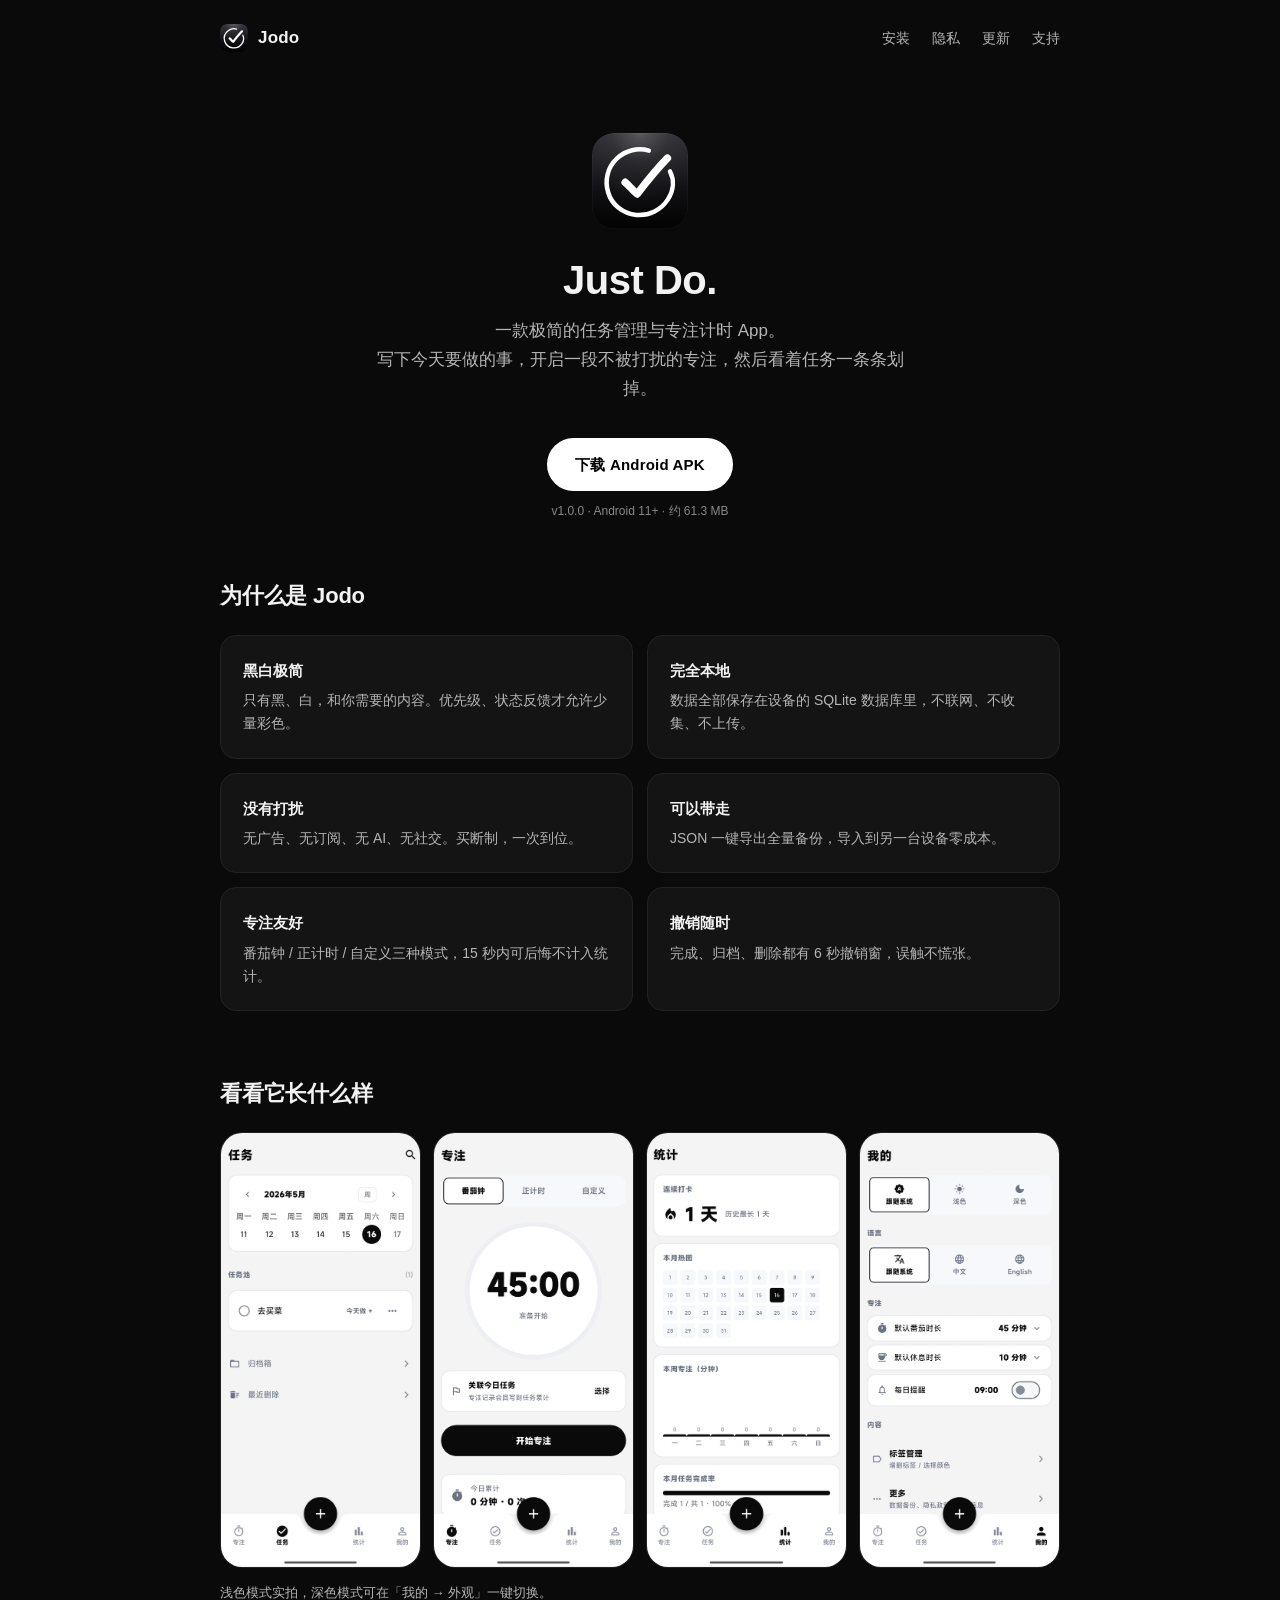
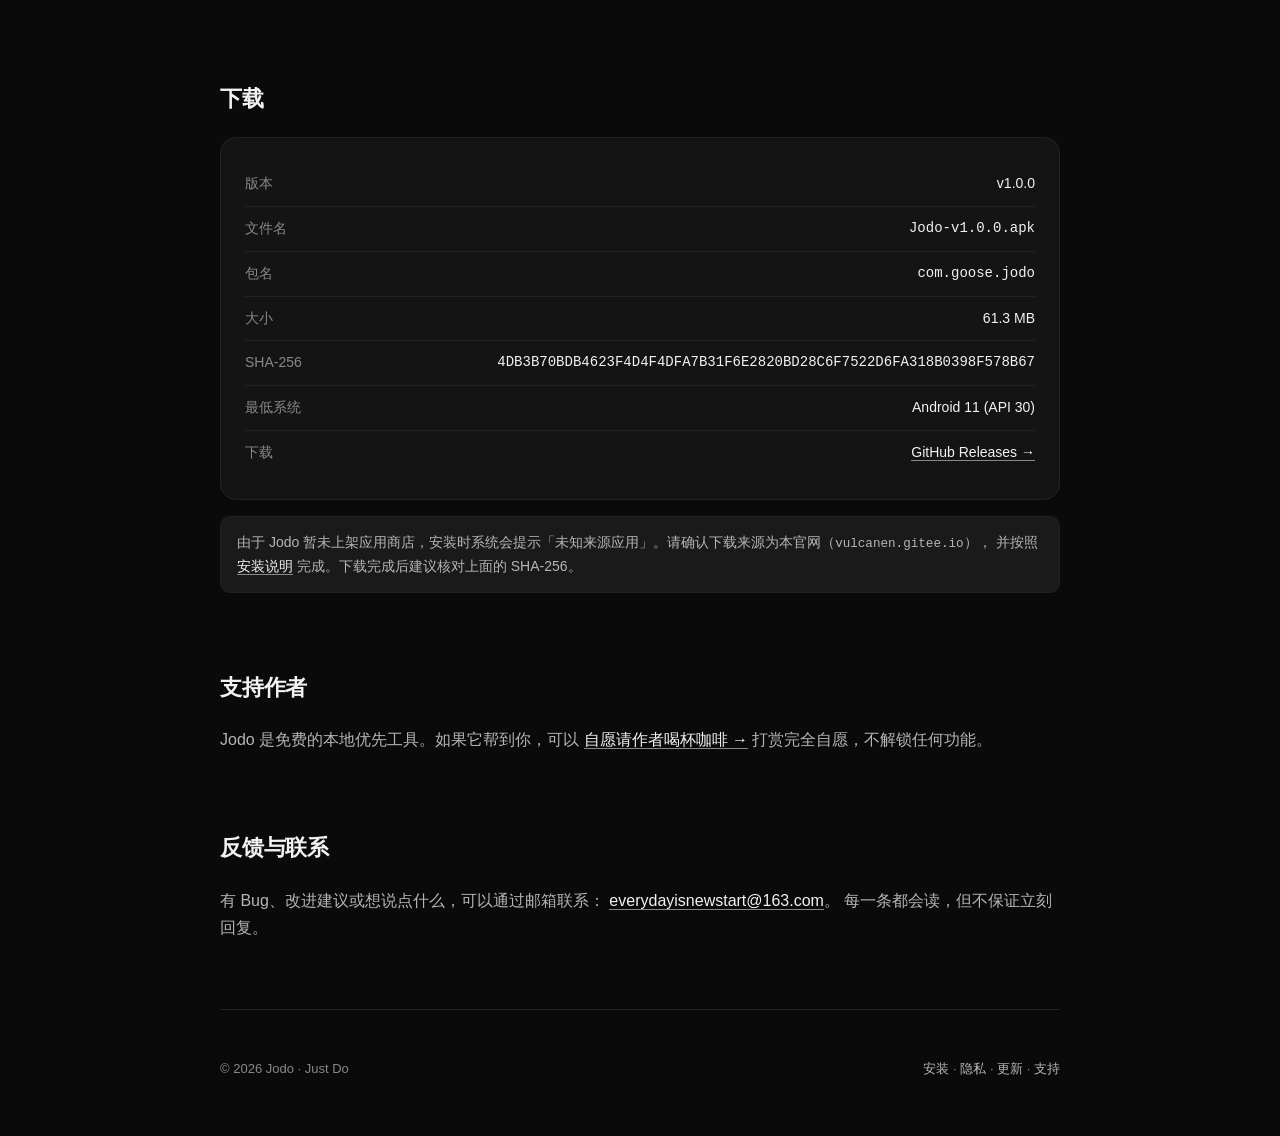
==== index.html @ 5b7a8064 "fix: move APK distribution to GitHub Releases Cloudflare Pages/Workers Static Assets 单文件上限 25 MiB, 但" ====
<!doctype html>
<html lang="zh-CN">
  <head>
    <meta charset="utf-8" />
    <meta name="viewport" content="width=device-width, initial-scale=1, viewport-fit=cover" />
    <title>Jodo · Just Do</title>
    <meta name="description" content="Jodo 是一款极简的任务管理与专注计时 App。无广告、无订阅、无联网，数据只保存在你的设备上。" />
    <meta name="theme-color" content="#0A0A0A" />
    <link rel="icon" href="assets/logo.svg" type="image/svg+xml" />
    <link rel="alternate icon" href="assets/logo.png" />
    <link rel="stylesheet" href="assets/styles.css" />
    <meta property="og:title" content="Jodo · Just Do" />
    <meta property="og:description" content="极简的任务管理与专注计时 App，完全本地、不联网、不收集。" />
    <meta property="og:type" content="website" />
    <meta property="og:url" content="https://vulcanen.gitee.io/jodo-site/" />
    <meta property="og:image" content="assets/logo.png" />
    <meta name="twitter:card" content="summary" />
    <meta name="twitter:title" content="Jodo · Just Do" />
    <meta name="twitter:description" content="极简的任务管理与专注计时 App，完全本地、不联网、不收集。" />
    <meta name="twitter:image" content="assets/logo.png" />
  </head>
  <body>
    <div class="wrap">
      <nav class="nav">
        <a class="nav-brand" href="./index.html">
          <img src="assets/logo.svg" alt="" />
          <span>Jodo</span>
        </a>
        <div class="nav-links">
          <a href="install.html">安装</a>
          <a href="privacy.html">隐私</a>
          <a href="changelog.html">更新</a>
          <a href="support.html">支持</a>
        </div>
      </nav>

      <main>
      <header class="hero">
        <img class="hero-logo" src="assets/logo.svg" alt="Jodo logo" />
        <h1>Just Do.</h1>
        <p class="tagline">
          一款极简的任务管理与专注计时 App。<br />
          写下今天要做的事，开启一段不被打扰的专注，然后看着任务一条条划掉。
        </p>
        <div class="hero-actions">
          <a class="btn" href="https://github.com/vulcanen/jodo-site/releases/download/v1.0.0/Jodo-v1.0.0.apk" download>下载 Android APK</a>
          <span class="btn-meta">v1.0.0 · Android 11+ · 约 61.3 MB</span>
        </div>
      </header>

      <section>
        <h2>为什么是 Jodo</h2>
        <div class="features">
          <div class="feature">
            <h3>黑白极简</h3>
            <p>只有黑、白，和你需要的内容。优先级、状态反馈才允许少量彩色。</p>
          </div>
          <div class="feature">
            <h3>完全本地</h3>
            <p>数据全部保存在设备的 SQLite 数据库里，不联网、不收集、不上传。</p>
          </div>
          <div class="feature">
            <h3>没有打扰</h3>
            <p>无广告、无订阅、无 AI、无社交。买断制，一次到位。</p>
          </div>
          <div class="feature">
            <h3>可以带走</h3>
            <p>JSON 一键导出全量备份，导入到另一台设备零成本。</p>
          </div>
          <div class="feature">
            <h3>专注友好</h3>
            <p>番茄钟 / 正计时 / 自定义三种模式，15 秒内可后悔不计入统计。</p>
          </div>
          <div class="feature">
            <h3>撤销随时</h3>
            <p>完成、归档、删除都有 6 秒撤销窗，误触不慌张。</p>
          </div>
        </div>
      </section>

      <section>
        <h2>看看它长什么样</h2>
        <div class="shots">
          <div class="shot">
            <img src="assets/screenshots/tasks.png" alt="任务页：周历条 + 任务池 + 归档箱 / 最近删除入口" loading="lazy" decoding="async" />
          </div>
          <div class="shot">
            <img src="assets/screenshots/focus.png" alt="专注页：番茄钟 45:00 计时盘 + 关联今日任务入口" loading="lazy" decoding="async" />
          </div>
          <div class="shot">
            <img src="assets/screenshots/stats.png" alt="统计页：连续打卡 + 月度热图 + 本周专注 + 完成率" loading="lazy" decoding="async" />
          </div>
          <div class="shot">
            <img src="assets/screenshots/profile.png" alt="我的：主题 / 语言 / 默认番茄时长 / 标签 / 数据备份" loading="lazy" decoding="async" />
          </div>
        </div>
        <p class="muted" style="margin-top: 14px; font-size: 13px;">
          浅色模式实拍，深色模式可在「我的 → 外观」一键切换。
        </p>
      </section>

      <section id="download">
        <h2>下载</h2>
        <div class="dl-card">
          <div class="dl-card-row">
            <span class="k">版本</span>
            <span class="v plain">v1.0.0</span>
          </div>
          <div class="dl-card-row">
            <span class="k">文件名</span>
            <span class="v">Jodo-v1.0.0.apk</span>
          </div>
          <div class="dl-card-row">
            <span class="k">包名</span>
            <span class="v">com.goose.jodo</span>
          </div>
          <div class="dl-card-row">
            <span class="k">大小</span>
            <span class="v plain">61.3 MB</span>
          </div>
          <div class="dl-card-row">
            <span class="k">SHA-256</span>
            <span class="v">4DB3B70BDB4623F4D4F4DFA7B31F6E2820BD28C6F7522D6FA318B0398F578B67</span>
          </div>
          <div class="dl-card-row">
            <span class="k">最低系统</span>
            <span class="v plain">Android 11 (API 30)</span>
          </div>
          <div class="dl-card-row">
            <span class="k">下载</span>
            <span class="v plain">
              <a href="https://github.com/vulcanen/jodo-site/releases/download/v1.0.0/Jodo-v1.0.0.apk" download>GitHub Releases →</a>
            </span>
          </div>
        </div>
        <p class="notice" style="margin-top: 16px;">
          由于 Jodo 暂未上架应用商店，安装时系统会提示「未知来源应用」。请确认下载来源为本官网（<code>vulcanen.gitee.io</code>），
          并按照 <a href="install.html">安装说明</a> 完成。下载完成后建议核对上面的 SHA-256。
        </p>
      </section>

      <section>
        <h2>支持作者</h2>
        <p class="muted">
          Jodo 是免费的本地优先工具。如果它帮到你，可以
          <a href="support.html">自愿请作者喝杯咖啡 →</a>
          打赏完全自愿，不解锁任何功能。
        </p>
      </section>

      <section>
        <h2>反馈与联系</h2>
        <p class="muted">
          有 Bug、改进建议或想说点什么，可以通过邮箱联系：
          <a href="mailto:everydayisnewstart@163.com">everydayisnewstart@163.com</a>。
          每一条都会读，但不保证立刻回复。
        </p>
      </section>

      </main>

      <footer>
        <span>© 2026 Jodo · Just Do</span>
        <span>
          <a href="install.html">安装</a> ·
          <a href="privacy.html">隐私</a> ·
          <a href="changelog.html">更新</a> ·
          <a href="support.html">支持</a>
        </span>
      </footer>
    </div>
  </body>
</html>
---- assets/styles.css ----
/* Jodo 官网样式 —— 黑白极简，与 App 视觉一致。
   不引第三方字体 / CSS 框架；保持单文件可读。 */

:root {
  --bg: #0A0A0A;
  --surface: #141414;
  --surface-2: #1A1A1A;
  --border: #222222;
  --text: #F2F2F2;
  --text-soft: #B5B5B5;
  --text-mute: #888888;
  --accent: #FFFFFF;
  --ok: #4ADE80;
  --warn: #FBBF24;
  --radius: 16px;
  --radius-sm: 10px;
  --pad: 20px;
  --maxw: 880px;
  --mono: "SFMono-Regular", "Menlo", "Consolas", "Liberation Mono", monospace;
  --sans: -apple-system, BlinkMacSystemFont, "Segoe UI", "PingFang SC",
    "Hiragino Sans GB", "Microsoft YaHei", "Noto Sans CJK SC", sans-serif;
}

* {
  box-sizing: border-box;
}

html,
body {
  margin: 0;
  padding: 0;
}

/* ---------- Motion & focus (a11y) ---------- */

/* 锚点跳转 / scroll-into-view 走平滑过渡。Reduce Motion 下退化为瞬变。 */
html {
  scroll-behavior: smooth;
}

@media (prefers-reduced-motion: reduce) {
  html {
    scroll-behavior: auto;
  }
  *,
  *::before,
  *::after {
    animation-duration: 0.01ms !important;
    transition-duration: 0.01ms !important;
  }
  .btn:hover {
    transform: none !important;
  }
}

/* 键盘 Tab 焦点环：只在键盘聚焦时显示（鼠标点击不会触发 :focus-visible）。
   黑色背景下用纯白环 + 2px offset，对比清晰且不挤元素。 */
:focus-visible {
  outline: 2px solid var(--accent);
  outline-offset: 2px;
  border-radius: 4px;
}

.btn:focus-visible {
  outline-offset: 3px;
}

body {
  background: var(--bg);
  color: var(--text);
  font-family: var(--sans);
  font-size: 16px;
  line-height: 1.7;
  -webkit-font-smoothing: antialiased;
  text-rendering: optimizeLegibility;
}

a {
  color: var(--text);
  text-decoration: none;
  border-bottom: 1px solid var(--text-mute);
  transition: border-color 160ms ease, color 160ms ease;
}

a:hover {
  color: var(--accent);
  border-bottom-color: var(--accent);
}

code,
pre,
kbd,
samp {
  font-family: var(--mono);
  font-size: 0.9em;
}

pre {
  background: var(--surface);
  border: 1px solid var(--border);
  border-radius: var(--radius-sm);
  padding: 14px 16px;
  overflow-x: auto;
  line-height: 1.55;
}

hr {
  border: 0;
  border-top: 1px solid var(--border);
  margin: 48px 0;
}

/* ---------- Layout ---------- */
.wrap {
  max-width: var(--maxw);
  margin: 0 auto;
  padding: 0 var(--pad);
}

.nav {
  padding: 24px 0;
  display: flex;
  align-items: center;
  justify-content: space-between;
  gap: 24px;
}

.nav-brand {
  display: flex;
  align-items: center;
  gap: 10px;
  border: 0;
  font-weight: 700;
  font-size: 17px;
  letter-spacing: 0.2px;
}

.nav-brand img {
  width: 28px;
  height: 28px;
  border-radius: 7px;
}

.nav-links {
  display: flex;
  gap: 22px;
  font-size: 14px;
}

.nav-links a {
  border-bottom: 0;
  color: var(--text-soft);
  /* 用 underline 而不是 border-bottom 标记 active：避免选中态切换时
     1px 边框带来的纵向位移；text-underline-offset 让下划线离基线远一些。 */
  text-decoration: underline solid transparent;
  text-underline-offset: 6px;
  text-decoration-thickness: 1px;
  transition: color 160ms ease, text-decoration-color 160ms ease;
}

.nav-links a:hover {
  color: var(--accent);
}

.nav-links a[aria-current="page"] {
  color: var(--accent);
  text-decoration-color: var(--accent);
}

/* ---------- Hero ---------- */
.hero {
  padding: 56px 0 24px;
  text-align: center;
}

.hero-logo {
  width: 96px;
  height: 96px;
  border-radius: 22px;
  margin: 0 auto 28px;
  display: block;
}

.hero h1 {
  font-size: 40px;
  line-height: 1.15;
  margin: 0 0 14px;
  letter-spacing: -0.5px;
  font-weight: 800;
}

.hero .tagline {
  color: var(--text-soft);
  font-size: 17px;
  margin: 0 auto 28px;
  max-width: 540px;
}

.hero-actions {
  display: inline-flex;
  flex-direction: column;
  align-items: center;
  gap: 10px;
  margin-top: 6px;
}

.btn {
  display: inline-block;
  padding: 14px 28px;
  background: var(--accent);
  color: #000;
  border-radius: 999px;
  border: 0;
  font-weight: 700;
  font-size: 15px;
  letter-spacing: 0.2px;
  cursor: pointer;
  transition: transform 160ms ease, opacity 160ms ease;
}

.btn:hover {
  transform: translateY(-1px);
  border-bottom: 0;
}

.btn-ghost {
  background: transparent;
  color: var(--text);
  border: 1px solid var(--border);
}

.btn-meta {
  color: var(--text-mute);
  font-size: 12px;
}

/* ---------- Sections ---------- */
section {
  padding: 32px 0;
}

h2 {
  font-size: 22px;
  margin: 0 0 20px;
  letter-spacing: -0.2px;
  font-weight: 700;
}

h3 {
  font-size: 16px;
  margin: 0 0 8px;
  font-weight: 700;
}

p {
  margin: 0 0 12px;
}

p.muted,
.muted {
  color: var(--text-soft);
}

/* ---------- Feature grid ---------- */
.features {
  display: grid;
  grid-template-columns: repeat(2, 1fr);
  gap: 14px;
}

.feature {
  padding: 22px;
  background: var(--surface);
  border: 1px solid var(--border);
  border-radius: var(--radius);
}

.feature h3 {
  margin: 0 0 6px;
  font-size: 15px;
}

.feature p {
  margin: 0;
  color: var(--text-soft);
  font-size: 14px;
  line-height: 1.65;
}

@media (max-width: 600px) {
  .features {
    grid-template-columns: 1fr;
  }
}

/* ---------- Screenshot strip ---------- */
.shots {
  display: grid;
  grid-template-columns: repeat(4, 1fr);
  gap: 12px;
}

.shot {
  aspect-ratio: 9 / 19.5;
  background: var(--surface);
  border: 1px solid var(--border);
  border-radius: 22px;
  overflow: hidden;
  position: relative;
}

.shot img {
  width: 100%;
  height: 100%;
  object-fit: cover;
  display: block;
}

.shot-placeholder {
  width: 100%;
  height: 100%;
  display: flex;
  align-items: center;
  justify-content: center;
  color: var(--text-mute);
  font-size: 12px;
  letter-spacing: 0.5px;
}

@media (max-width: 720px) {
  .shots {
    grid-template-columns: repeat(2, 1fr);
  }
}

/* ---------- Download card ---------- */
.dl-card {
  background: var(--surface);
  border: 1px solid var(--border);
  border-radius: var(--radius);
  padding: 24px;
}

.dl-card-row {
  display: flex;
  justify-content: space-between;
  gap: 16px;
  padding: 10px 0;
  border-bottom: 1px solid var(--border);
  font-size: 14px;
}

.dl-card-row:last-child {
  border-bottom: 0;
}

.dl-card-row .k {
  color: var(--text-mute);
  flex-shrink: 0;
}

.dl-card-row .v {
  color: var(--text);
  text-align: right;
  word-break: break-all;
  font-family: var(--mono);
}

.dl-card-row .v.plain {
  font-family: var(--sans);
}

.notice {
  background: var(--surface-2);
  border: 1px solid var(--border);
  border-radius: var(--radius-sm);
  padding: 14px 16px;
  font-size: 14px;
  color: var(--text-soft);
  line-height: 1.65;
}

/* ---------- Lists / step blocks ---------- */
ol.steps {
  padding-left: 0;
  list-style: none;
  counter-reset: step;
  margin: 0;
}

ol.steps > li {
  counter-increment: step;
  position: relative;
  padding: 14px 18px 14px 56px;
  background: var(--surface);
  border: 1px solid var(--border);
  border-radius: var(--radius-sm);
  margin-bottom: 10px;
}

ol.steps > li::before {
  content: counter(step);
  position: absolute;
  left: 18px;
  top: 14px;
  width: 26px;
  height: 26px;
  border-radius: 50%;
  border: 1px solid var(--border);
  display: inline-flex;
  align-items: center;
  justify-content: center;
  font-family: var(--mono);
  font-size: 13px;
  color: var(--text-soft);
}

ul.dots {
  padding-left: 0;
  list-style: none;
}

ul.dots > li {
  position: relative;
  padding: 4px 0 4px 18px;
  color: var(--text-soft);
}

ul.dots > li::before {
  content: "";
  position: absolute;
  left: 4px;
  top: 14px;
  width: 4px;
  height: 4px;
  background: var(--text-mute);
  border-radius: 50%;
}

/* ---------- Tables ---------- */
table.def {
  width: 100%;
  border-collapse: collapse;
  font-size: 14px;
}

table.def th,
table.def td {
  text-align: left;
  padding: 12px 14px;
  border-bottom: 1px solid var(--border);
  vertical-align: top;
}

table.def th {
  color: var(--text-mute);
  font-weight: 500;
  width: 28%;
}

/* ---------- Footer ---------- */
footer {
  padding: 48px 0 56px;
  margin-top: 24px;
  border-top: 1px solid var(--border);
  color: var(--text-mute);
  font-size: 13px;
  display: flex;
  flex-wrap: wrap;
  gap: 12px 24px;
  justify-content: space-between;
}

footer a {
  border-bottom: 0;
  color: var(--text-soft);
}

/* ---------- Page titles for subpages ---------- */
.page-head {
  padding: 32px 0 16px;
}

.page-head h1 {
  font-size: 28px;
  margin: 0 0 8px;
  letter-spacing: -0.2px;
}

.page-head .sub {
  color: var(--text-mute);
  font-size: 14px;
}

/* Article-like prose for legal pages */
.prose h2 {
  font-size: 18px;
  margin-top: 36px;
  margin-bottom: 10px;
}

.prose p {
  color: var(--text-soft);
  margin: 0 0 10px;
}

.prose ul {
  padding-left: 22px;
  color: var(--text-soft);
}

.prose ul li {
  margin-bottom: 4px;
}

.prose strong,
.prose b {
  color: var(--text);
}
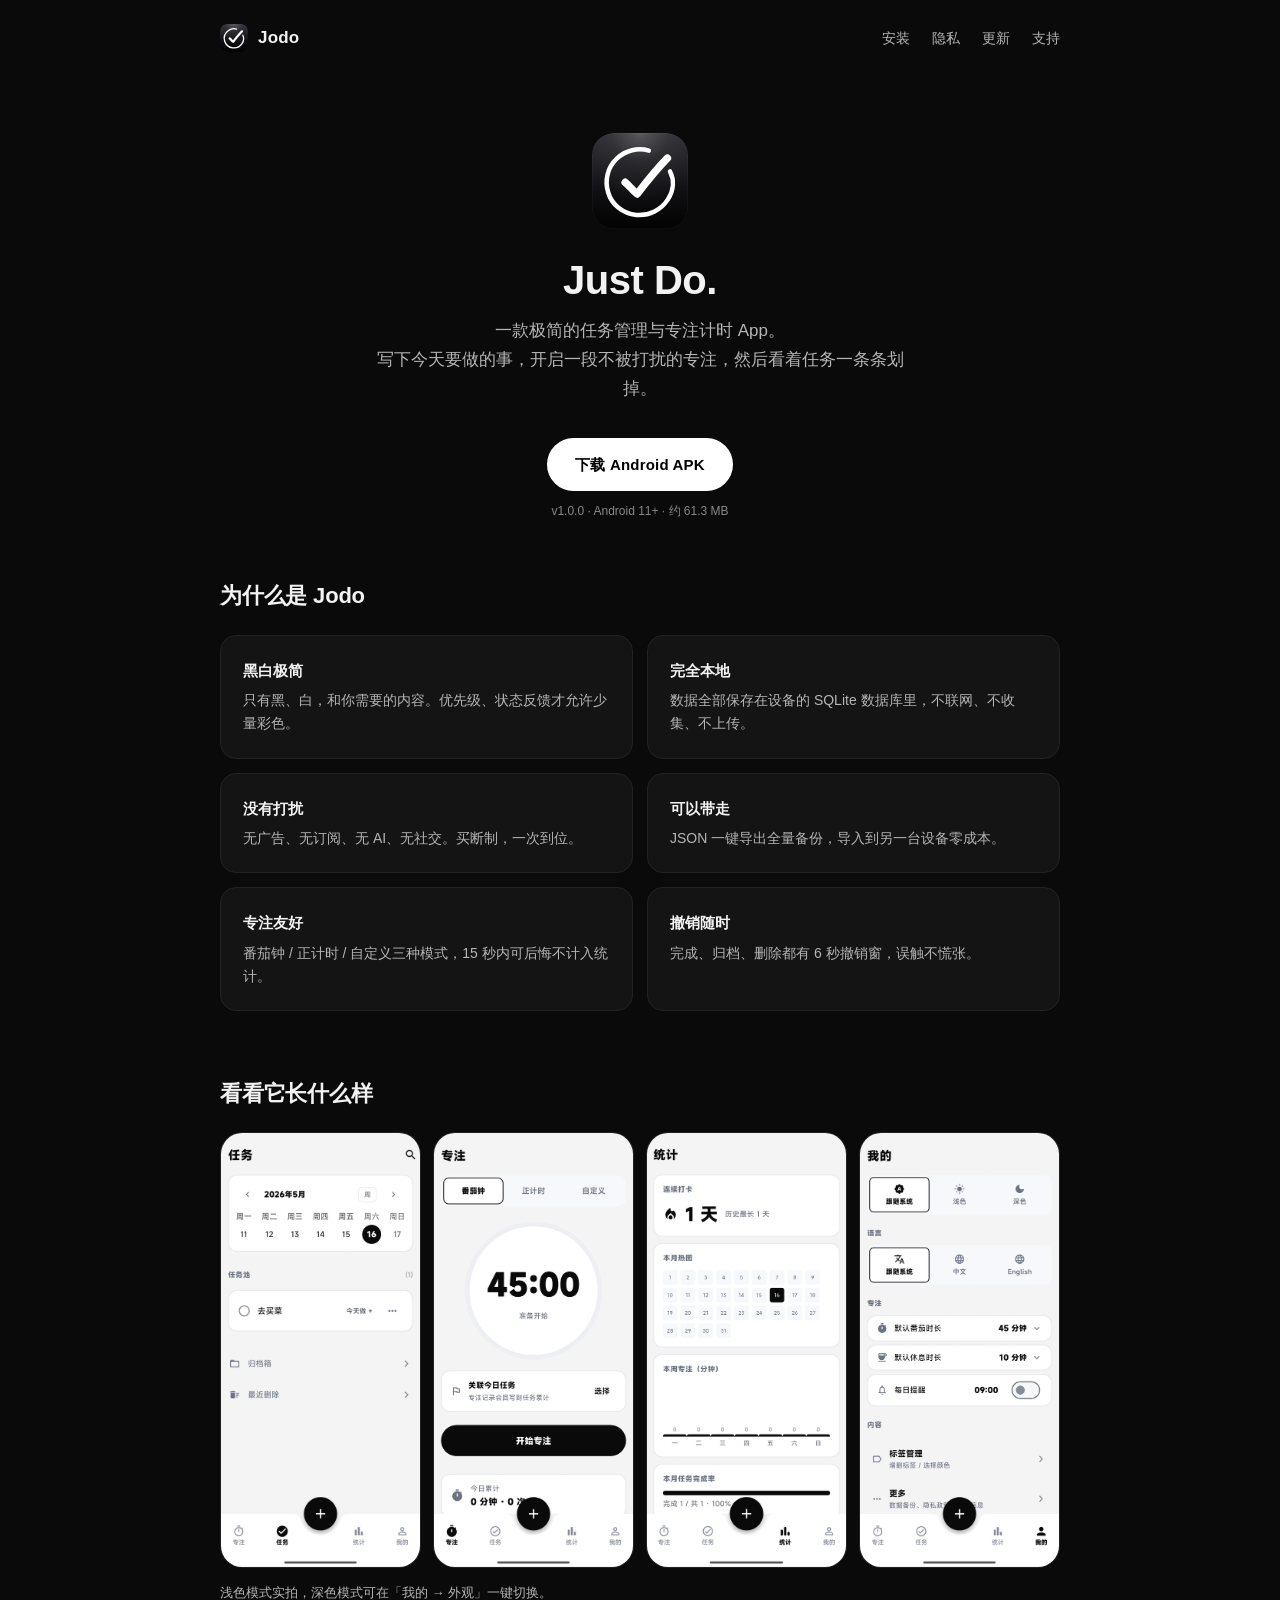
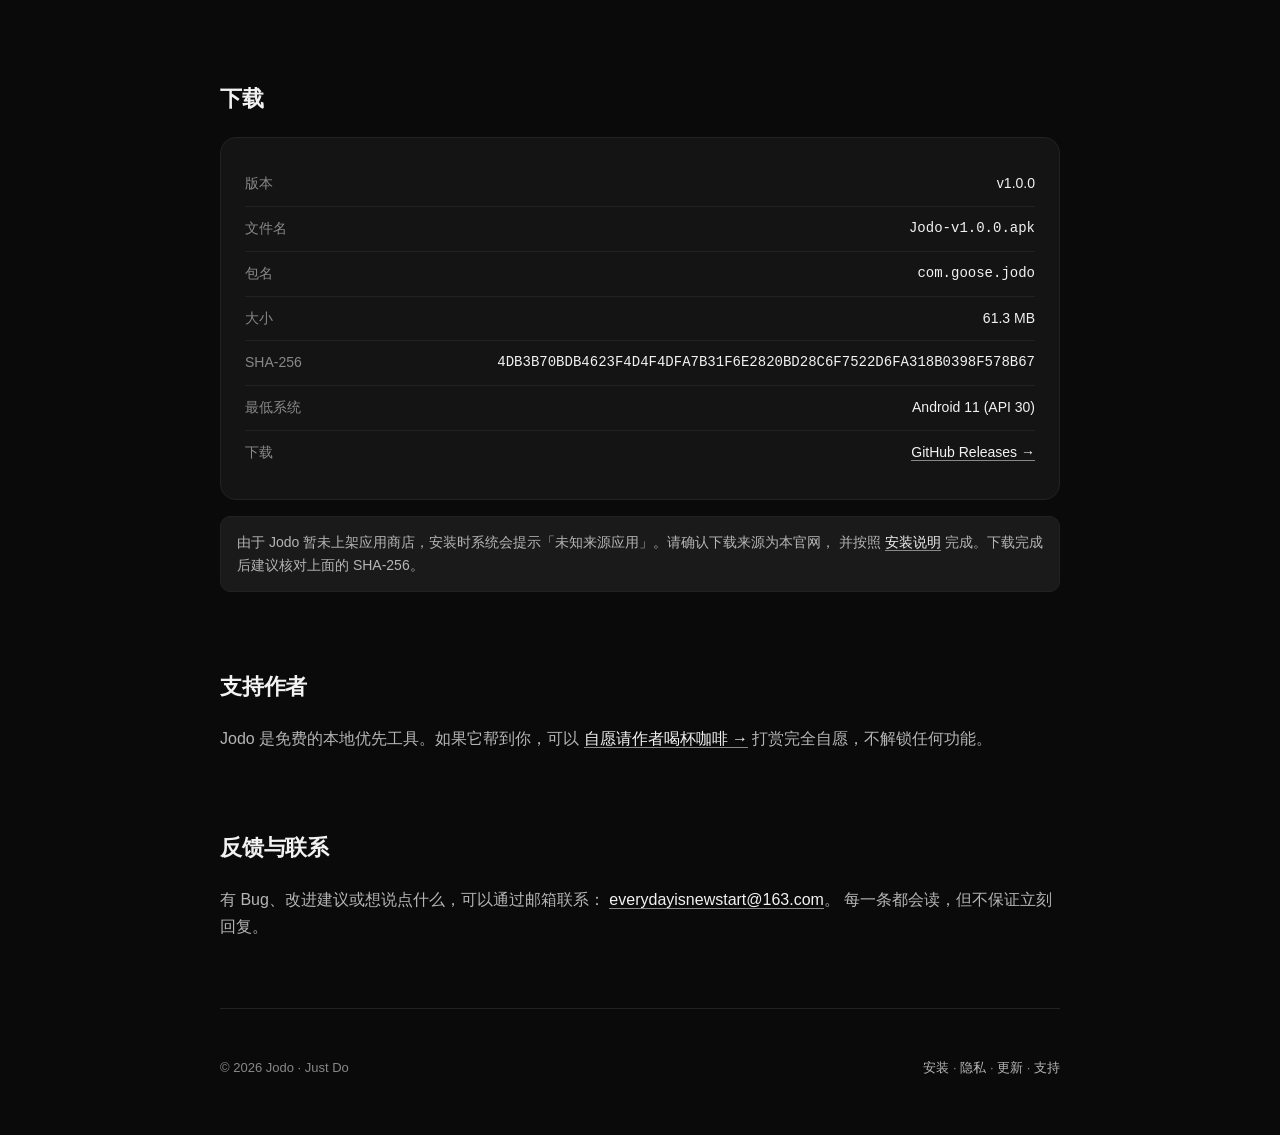
==== commit 7760f5cf: "chore: remove Gitee references after gitee jodo-site repo deletion - README: 托管说明改为 Cloudflare Pages" ====
--- a/index.html
+++ b/index.html
@@ -12,7 +12,6 @@
     <meta property="og:title" content="Jodo · Just Do" />
     <meta property="og:description" content="极简的任务管理与专注计时 App，完全本地、不联网、不收集。" />
     <meta property="og:type" content="website" />
-    <meta property="og:url" content="https://vulcanen.gitee.io/jodo-site/" />
     <meta property="og:image" content="assets/logo.png" />
     <meta name="twitter:card" content="summary" />
     <meta name="twitter:title" content="Jodo · Just Do" />
@@ -134,7 +133,7 @@
           </div>
         </div>
         <p class="notice" style="margin-top: 16px;">
-          由于 Jodo 暂未上架应用商店，安装时系统会提示「未知来源应用」。请确认下载来源为本官网（<code>vulcanen.gitee.io</code>），
+          由于 Jodo 暂未上架应用商店，安装时系统会提示「未知来源应用」。请确认下载来源为本官网，
           并按照 <a href="install.html">安装说明</a> 完成。下载完成后建议核对上面的 SHA-256。
         </p>
       </section>
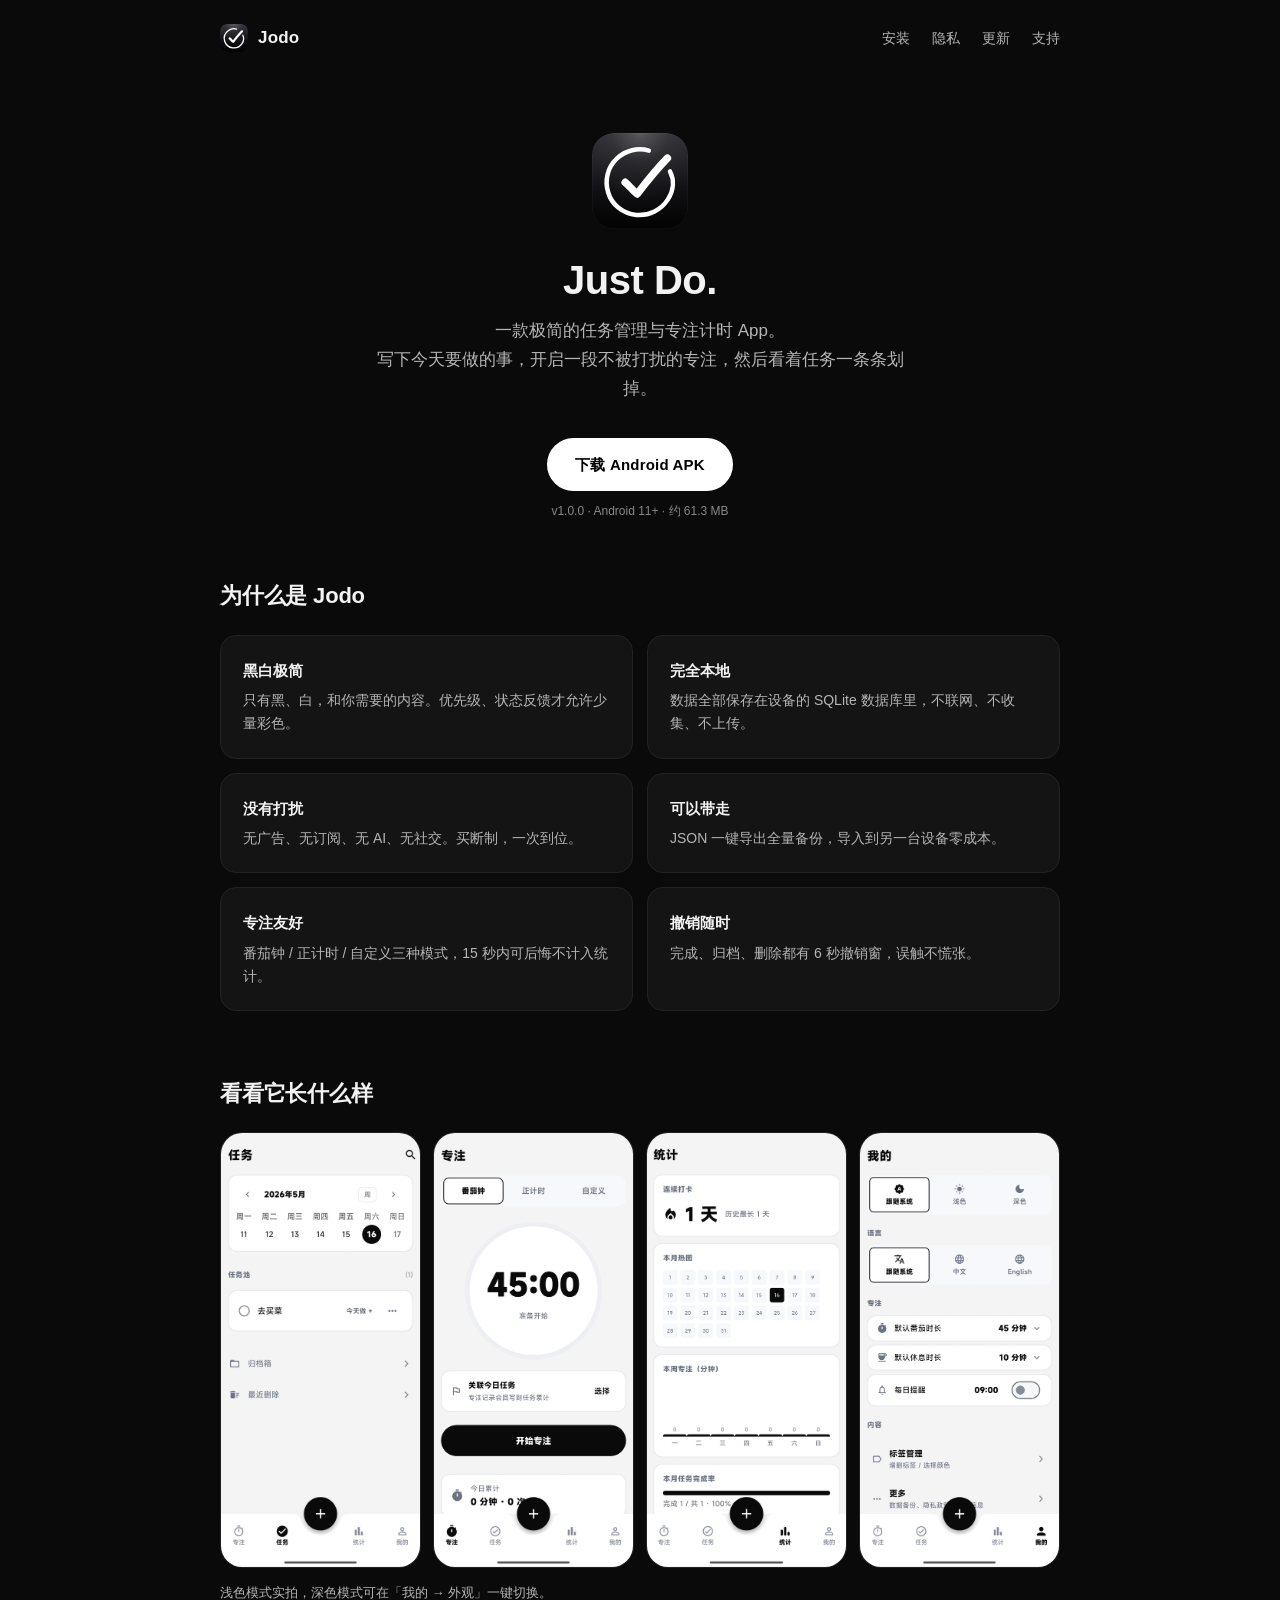
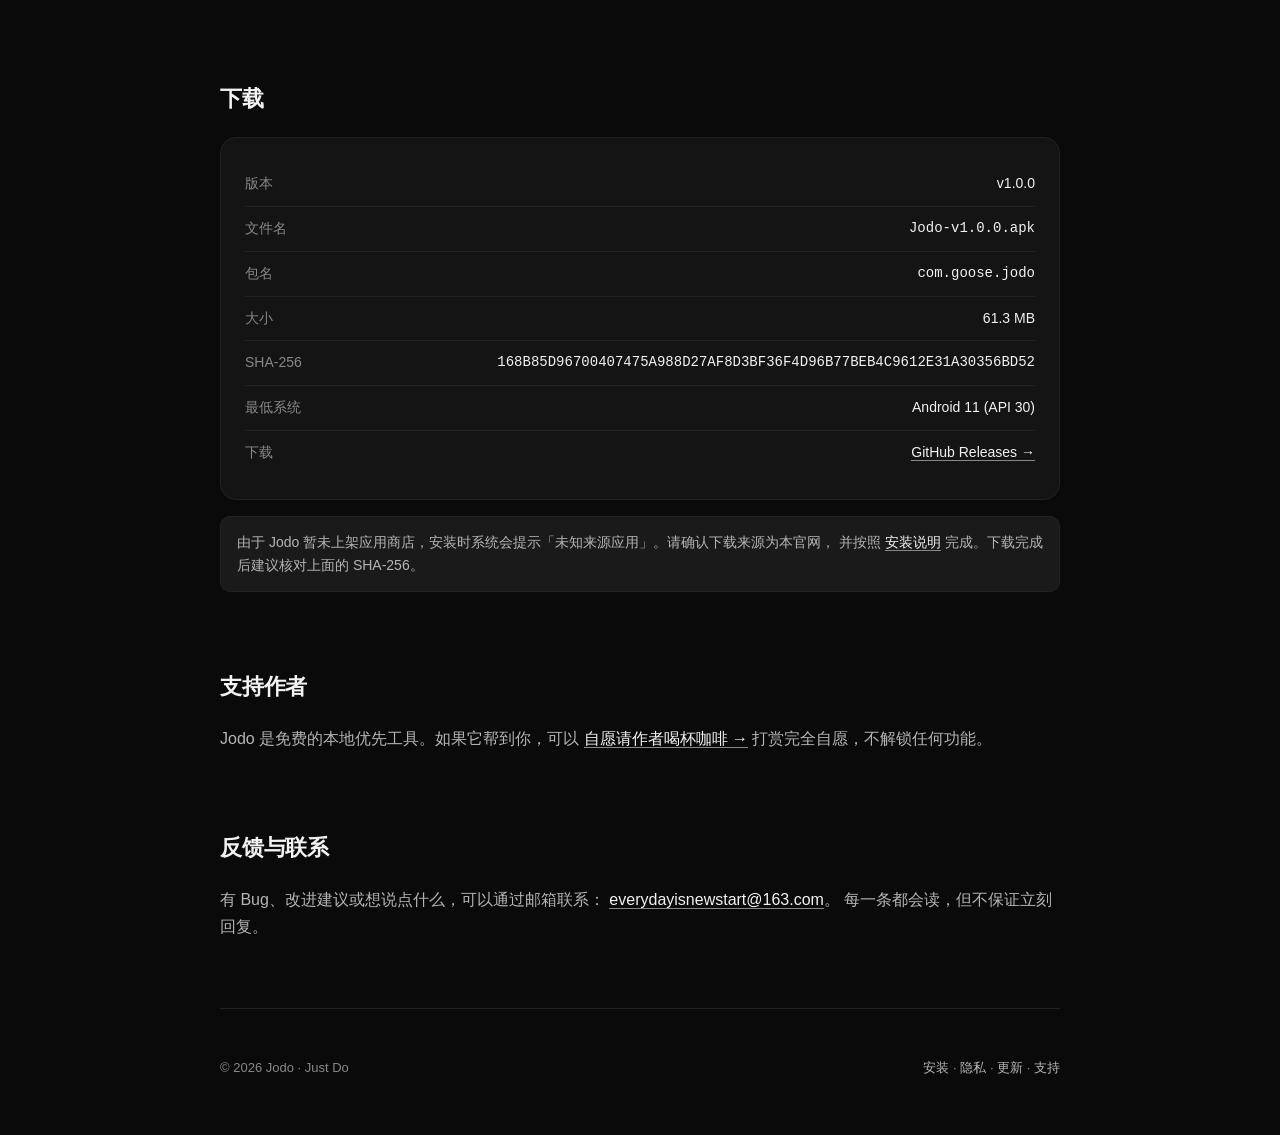
==== commit e9752d14: "release: bump SHA-256 for v1.0.0 APK rebuild App 内 _siteUrl 从 gitee.io (已失效) 改成 github.io 后重建 APK, S" ====
--- a/index.html
+++ b/index.html
@@ -12,6 +12,7 @@
     <meta property="og:title" content="Jodo · Just Do" />
     <meta property="og:description" content="极简的任务管理与专注计时 App，完全本地、不联网、不收集。" />
     <meta property="og:type" content="website" />
+    <meta property="og:url" content="https://vulcanen.github.io/jodo-site/" />
     <meta property="og:image" content="assets/logo.png" />
     <meta name="twitter:card" content="summary" />
     <meta name="twitter:title" content="Jodo · Just Do" />
@@ -119,7 +120,7 @@
           </div>
           <div class="dl-card-row">
             <span class="k">SHA-256</span>
-            <span class="v">4DB3B70BDB4623F4D4F4DFA7B31F6E2820BD28C6F7522D6FA318B0398F578B67</span>
+            <span class="v">168B85D96700407475A988D27AF8D3BF36F4D96B77BEB4C9612E31A30356BD52</span>
           </div>
           <div class="dl-card-row">
             <span class="k">最低系统</span>
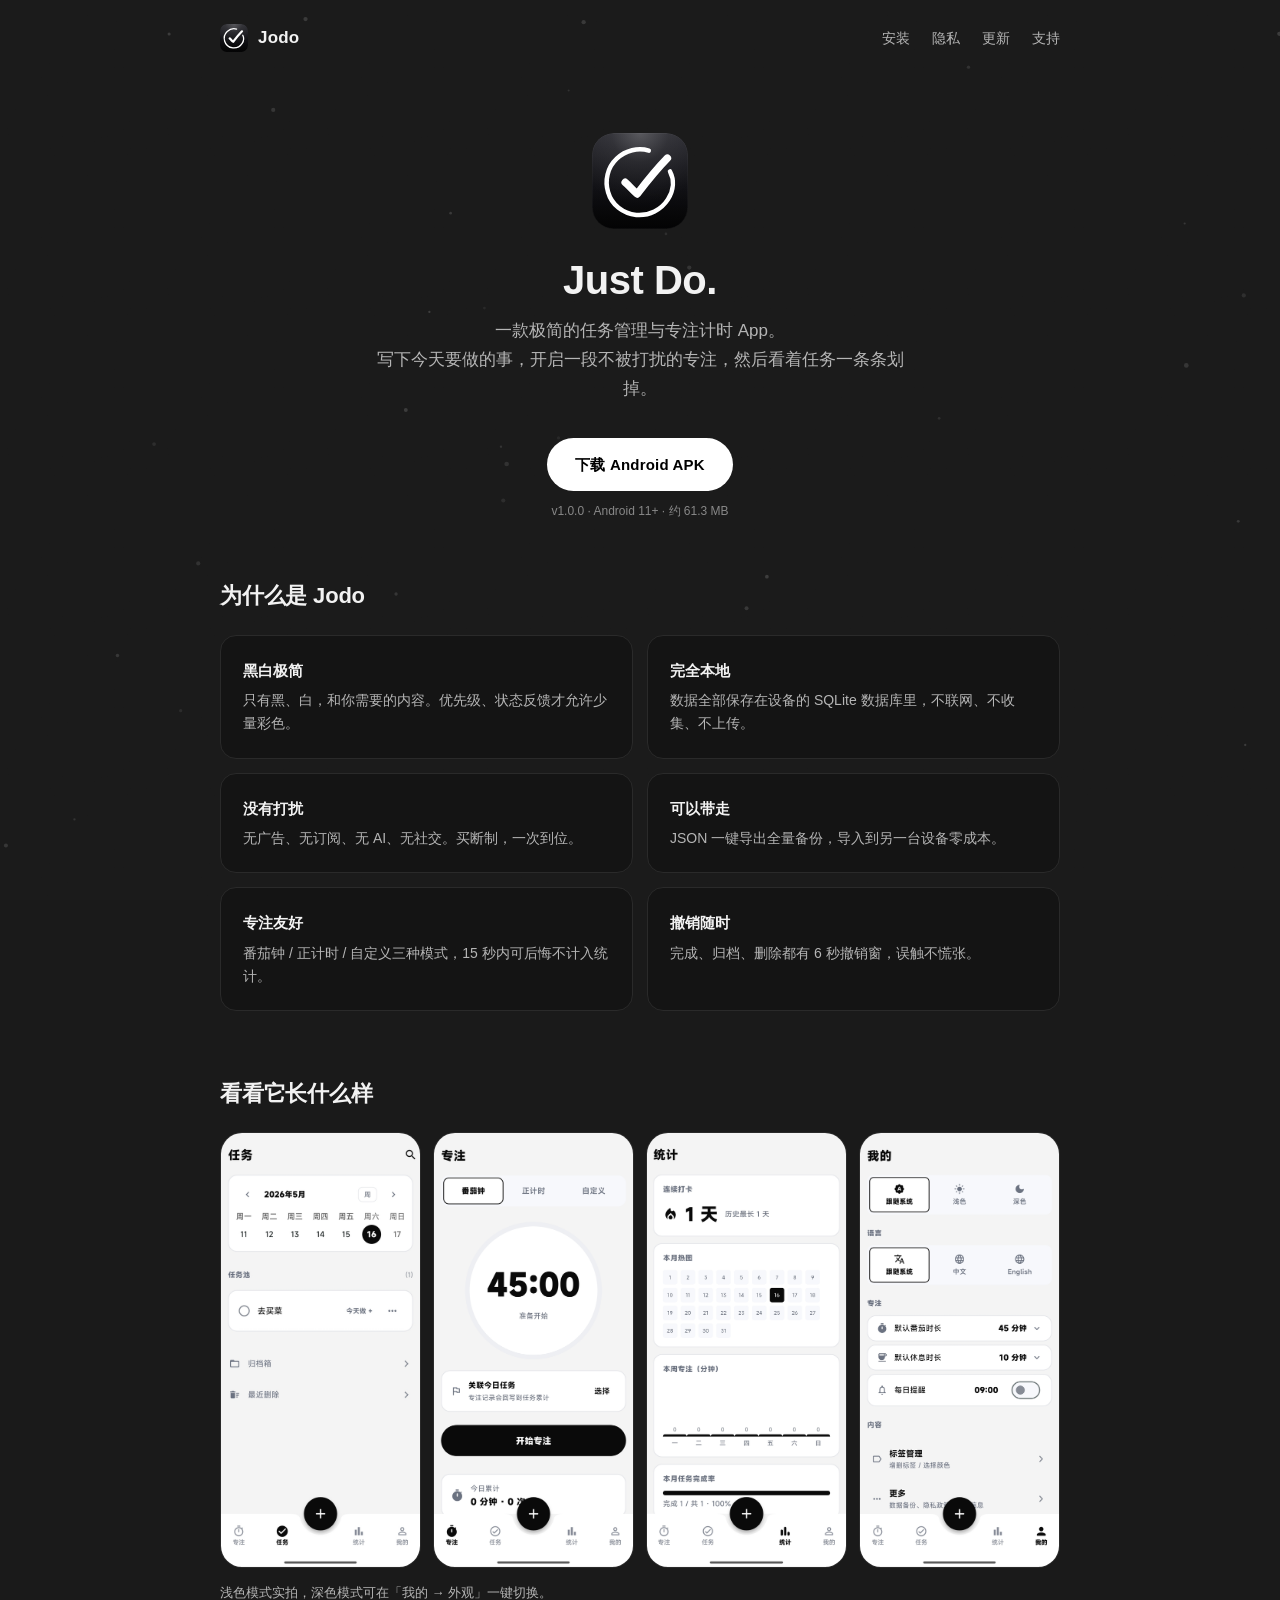
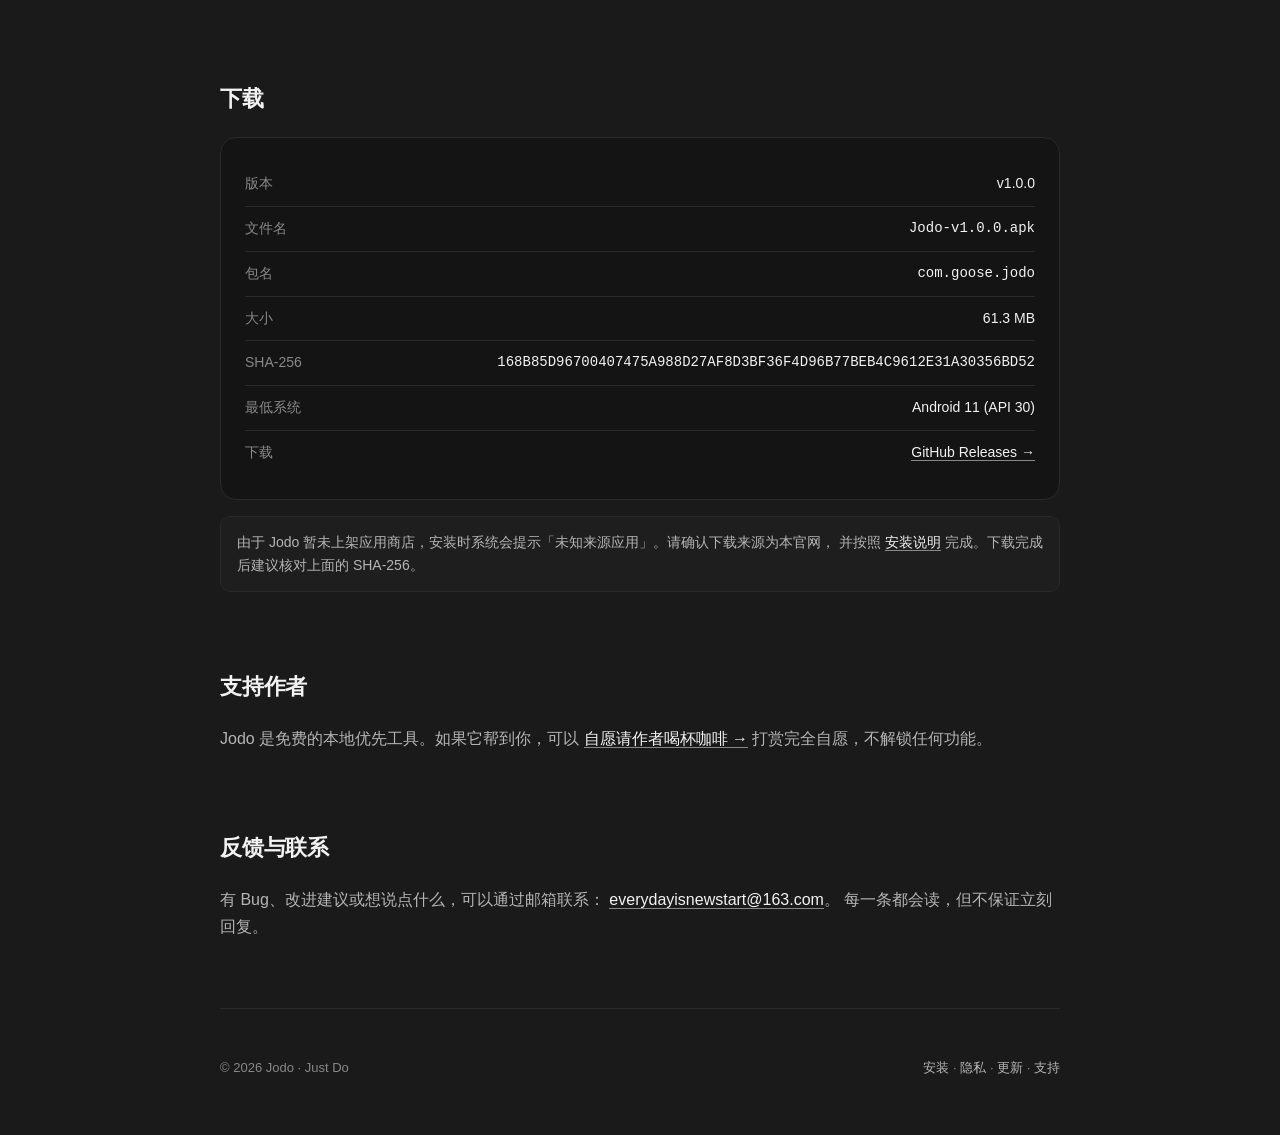
==== commit ecf044d9: "feat: 加入页面动效层和炭灰底 - 底色由纯黑 #000 改为炭灰 #1A1A1A; --surface-2/--border 微调保持   卡片在新底色上仍清晰 - 新增 assets/fx.j" ====
--- a/index.html
+++ b/index.html
@@ -9,6 +9,7 @@
     <link rel="icon" href="assets/logo.svg" type="image/svg+xml" />
     <link rel="alternate icon" href="assets/logo.png" />
     <link rel="stylesheet" href="assets/styles.css" />
+    <script src="assets/fx.js" defer></script>
     <meta property="og:title" content="Jodo · Just Do" />
     <meta property="og:description" content="极简的任务管理与专注计时 App，完全本地、不联网、不收集。" />
     <meta property="og:type" content="website" />
@@ -19,7 +20,7 @@
     <meta name="twitter:description" content="极简的任务管理与专注计时 App，完全本地、不联网、不收集。" />
     <meta name="twitter:image" content="assets/logo.png" />
   </head>
-  <body>
+  <body data-fx-particles="on">
     <div class="wrap">
       <nav class="nav">
         <a class="nav-brand" href="./index.html">
@@ -43,7 +44,7 @@
           写下今天要做的事，开启一段不被打扰的专注，然后看着任务一条条划掉。
         </p>
         <div class="hero-actions">
-          <a class="btn" href="https://github.com/vulcanen/jodo-site/releases/download/v1.0.0/Jodo-v1.0.0.apk" download>下载 Android APK</a>
+          <a class="btn" data-fx-magnetic href="https://github.com/vulcanen/jodo-site/releases/download/v1.0.0/Jodo-v1.0.0.apk" download>下载 Android APK</a>
           <span class="btn-meta">v1.0.0 · Android 11+ · 约 61.3 MB</span>
         </div>
       </header>
--- a/assets/styles.css
+++ b/assets/styles.css
@@ -2,10 +2,10 @@
    不引第三方字体 / CSS 框架；保持单文件可读。 */
 
 :root {
-  --bg: #0A0A0A;
+  --bg: #1A1A1A;
   --surface: #141414;
-  --surface-2: #1A1A1A;
-  --border: #222222;
+  --surface-2: #1E1E1E;
+  --border: #2A2A2A;
   --text: #F2F2F2;
   --text-soft: #B5B5B5;
   --text-mute: #888888;
@@ -33,9 +33,11 @@
 
 /* ---------- Motion & focus (a11y) ---------- */
 
-/* 锚点跳转 / scroll-into-view 走平滑过渡。Reduce Motion 下退化为瞬变。 */
+/* 锚点跳转 / scroll-into-view 走平滑过渡。Reduce Motion 下退化为瞬变。
+   背景挂在 html 上：body 用 transparent，把 fx canvas/grain 插在 body 层下面。 */
 html {
   scroll-behavior: smooth;
+  background: var(--bg);
 }
 
 @media (prefers-reduced-motion: reduce) {
@@ -66,7 +68,7 @@
 }
 
 body {
-  background: var(--bg);
+  background: transparent;
   color: var(--text);
   font-family: var(--sans);
   font-size: 16px;
@@ -75,6 +77,68 @@
   text-rendering: optimizeLegibility;
 }
 
+/* ---------- FX 层（噪点 / 光标聚光 / 粒子 / 涟漪）---------- */
+
+/* 全站极淡噪点。给纯黑加"胶片颗粒感"，避免廉价感。
+   静态贴图，不耗 CPU，prefers-reduced-motion 也保留。 */
+body::before {
+  content: "";
+  position: fixed;
+  inset: 0;
+  pointer-events: none;
+  z-index: 0;
+  background-image: url("data:image/svg+xml;utf8,<svg xmlns='http://www.w3.org/2000/svg' width='160' height='160'><filter id='n'><feTurbulence type='fractalNoise' baseFrequency='0.85' numOctaves='2' stitchTiles='stitch'/><feColorMatrix values='0 0 0 0 1  0 0 0 0 1  0 0 0 0 1  0 0 0 0.55 0'/></filter><rect width='100%25' height='100%25' filter='url(%23n)'/></svg>");
+  opacity: 0.045;
+  mix-blend-mode: overlay;
+}
+
+/* 粒子 canvas 由 fx.js 注入，固定在视口背后。 */
+.fx-canvas {
+  position: fixed;
+  inset: 0;
+  pointer-events: none;
+  z-index: 0;
+}
+
+/* 点击涟漪。JS 创建 .fx-ripple 元素，播放动画后自销毁。 */
+.fx-ripple {
+  position: fixed;
+  width: 6px;
+  height: 6px;
+  border-radius: 50%;
+  border: 1px solid rgba(255, 255, 255, 0.55);
+  transform: translate(-50%, -50%) scale(0.5);
+  pointer-events: none;
+  z-index: 9998;
+  animation: fxRipple 600ms cubic-bezier(0.1, 0.5, 0.3, 1) forwards;
+}
+
+@keyframes fxRipple {
+  0% {
+    transform: translate(-50%, -50%) scale(0.5);
+    opacity: 1;
+  }
+  100% {
+    transform: translate(-50%, -50%) scale(18);
+    opacity: 0;
+    border-color: rgba(255, 255, 255, 0);
+  }
+}
+
+/* 磁性按钮：JS 接管 transform 让 .btn 朝光标偏移；
+   原本 .btn:hover 的 translateY(-1px) 会和 JS 的 transform 冲突，这里禁掉。 */
+.btn[data-fx-magnetic]:hover {
+  transform: none;
+}
+
+/* Reduce Motion 兜底：保留静态噪点，关掉所有动效。 */
+@media (prefers-reduced-motion: reduce) {
+  .fx-canvas,
+  .fx-ripple {
+    display: none !important;
+  }
+}
+
 a {
   color: var(--text);
   text-decoration: none;
@@ -115,6 +179,10 @@
   max-width: var(--maxw);
   margin: 0 auto;
   padding: 0 var(--pad);
+  /* 抬到 fx 层之上：grain 和 canvas particles 在 z-index 0；
+     这里 z-index 1 让正文 / 卡片 / 图永远盖在它们之上。 */
+  position: relative;
+  z-index: 1;
 }
 
 .nav {
@@ -221,6 +289,8 @@
 .btn:hover {
   transform: translateY(-1px);
   border-bottom: 0;
+  /* 显式压住全局 a:hover {color: var(--accent)} —— 不然白底 + hover 变白字会"消失"。 */
+  color: #000;
 }
 
 .btn-ghost {
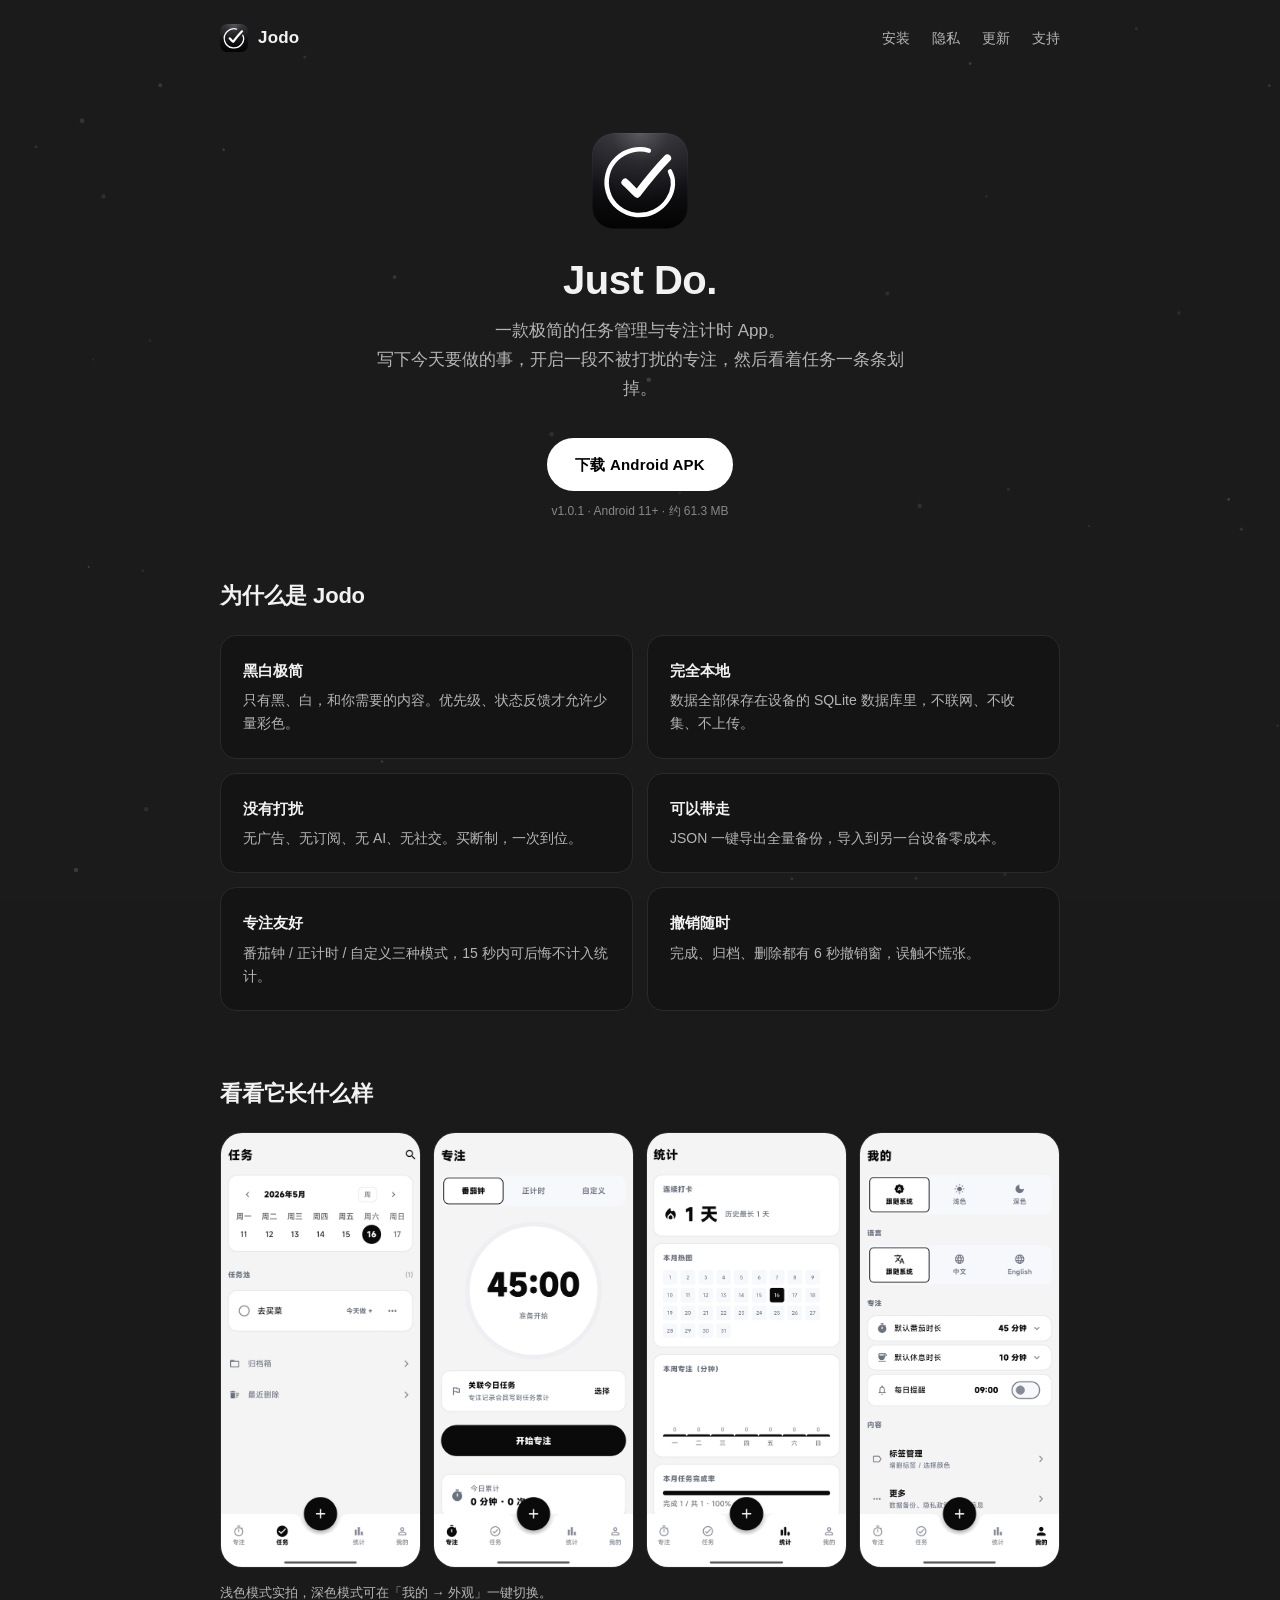
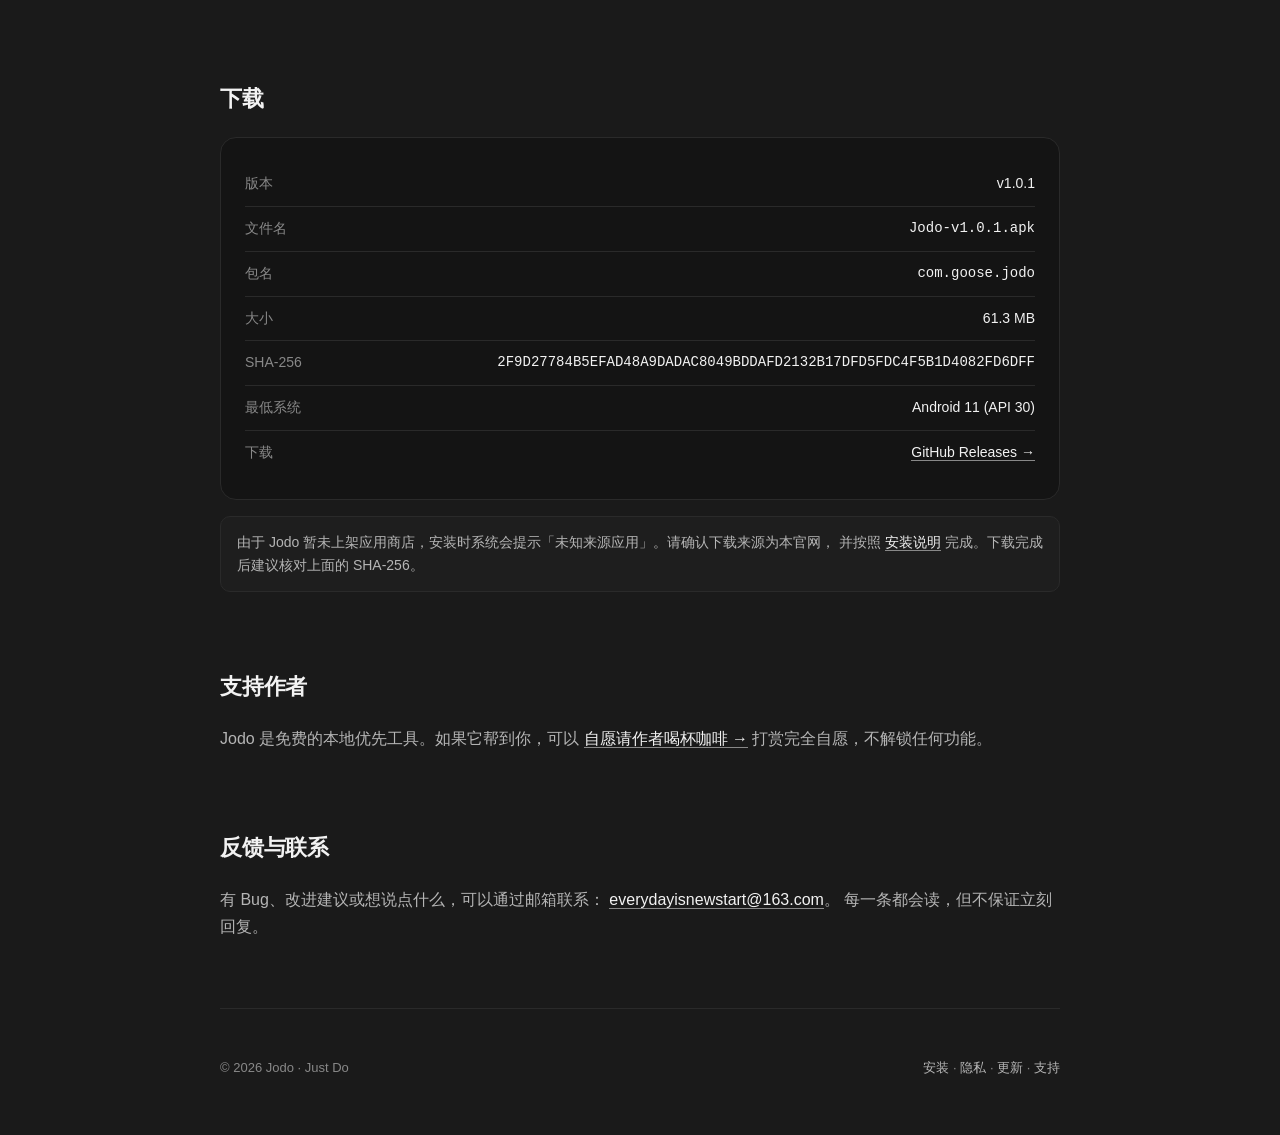
==== commit 798cba6e: "release: v1.0.1 - 下载链接、文件名、版本号、SHA-256 全部指向 v1.0.1 - changelog.html 顶部新增 v1.0.1 节 - install.html APK" ====
--- a/index.html
+++ b/index.html
@@ -44,8 +44,8 @@
           写下今天要做的事，开启一段不被打扰的专注，然后看着任务一条条划掉。
         </p>
         <div class="hero-actions">
-          <a class="btn" data-fx-magnetic href="https://github.com/vulcanen/jodo-site/releases/download/v1.0.0/Jodo-v1.0.0.apk" download>下载 Android APK</a>
-          <span class="btn-meta">v1.0.0 · Android 11+ · 约 61.3 MB</span>
+          <a class="btn" data-fx-magnetic href="https://github.com/vulcanen/jodo-site/releases/download/v1.0.1/Jodo-v1.0.1.apk" download>下载 Android APK</a>
+          <span class="btn-meta">v1.0.1 · Android 11+ · 约 61.3 MB</span>
         </div>
       </header>
 
@@ -105,11 +105,11 @@
         <div class="dl-card">
           <div class="dl-card-row">
             <span class="k">版本</span>
-            <span class="v plain">v1.0.0</span>
+            <span class="v plain">v1.0.1</span>
           </div>
           <div class="dl-card-row">
             <span class="k">文件名</span>
-            <span class="v">Jodo-v1.0.0.apk</span>
+            <span class="v">Jodo-v1.0.1.apk</span>
           </div>
           <div class="dl-card-row">
             <span class="k">包名</span>
@@ -121,7 +121,7 @@
           </div>
           <div class="dl-card-row">
             <span class="k">SHA-256</span>
-            <span class="v">168B85D96700407475A988D27AF8D3BF36F4D96B77BEB4C9612E31A30356BD52</span>
+            <span class="v">2F9D27784B5EFAD48A9DADAC8049BDDAFD2132B17DFD5FDC4F5B1D4082FD6DFF</span>
           </div>
           <div class="dl-card-row">
             <span class="k">最低系统</span>
@@ -130,7 +130,7 @@
           <div class="dl-card-row">
             <span class="k">下载</span>
             <span class="v plain">
-              <a href="https://github.com/vulcanen/jodo-site/releases/download/v1.0.0/Jodo-v1.0.0.apk" download>GitHub Releases →</a>
+              <a href="https://github.com/vulcanen/jodo-site/releases/download/v1.0.1/Jodo-v1.0.1.apk" download>GitHub Releases →</a>
             </span>
           </div>
         </div>
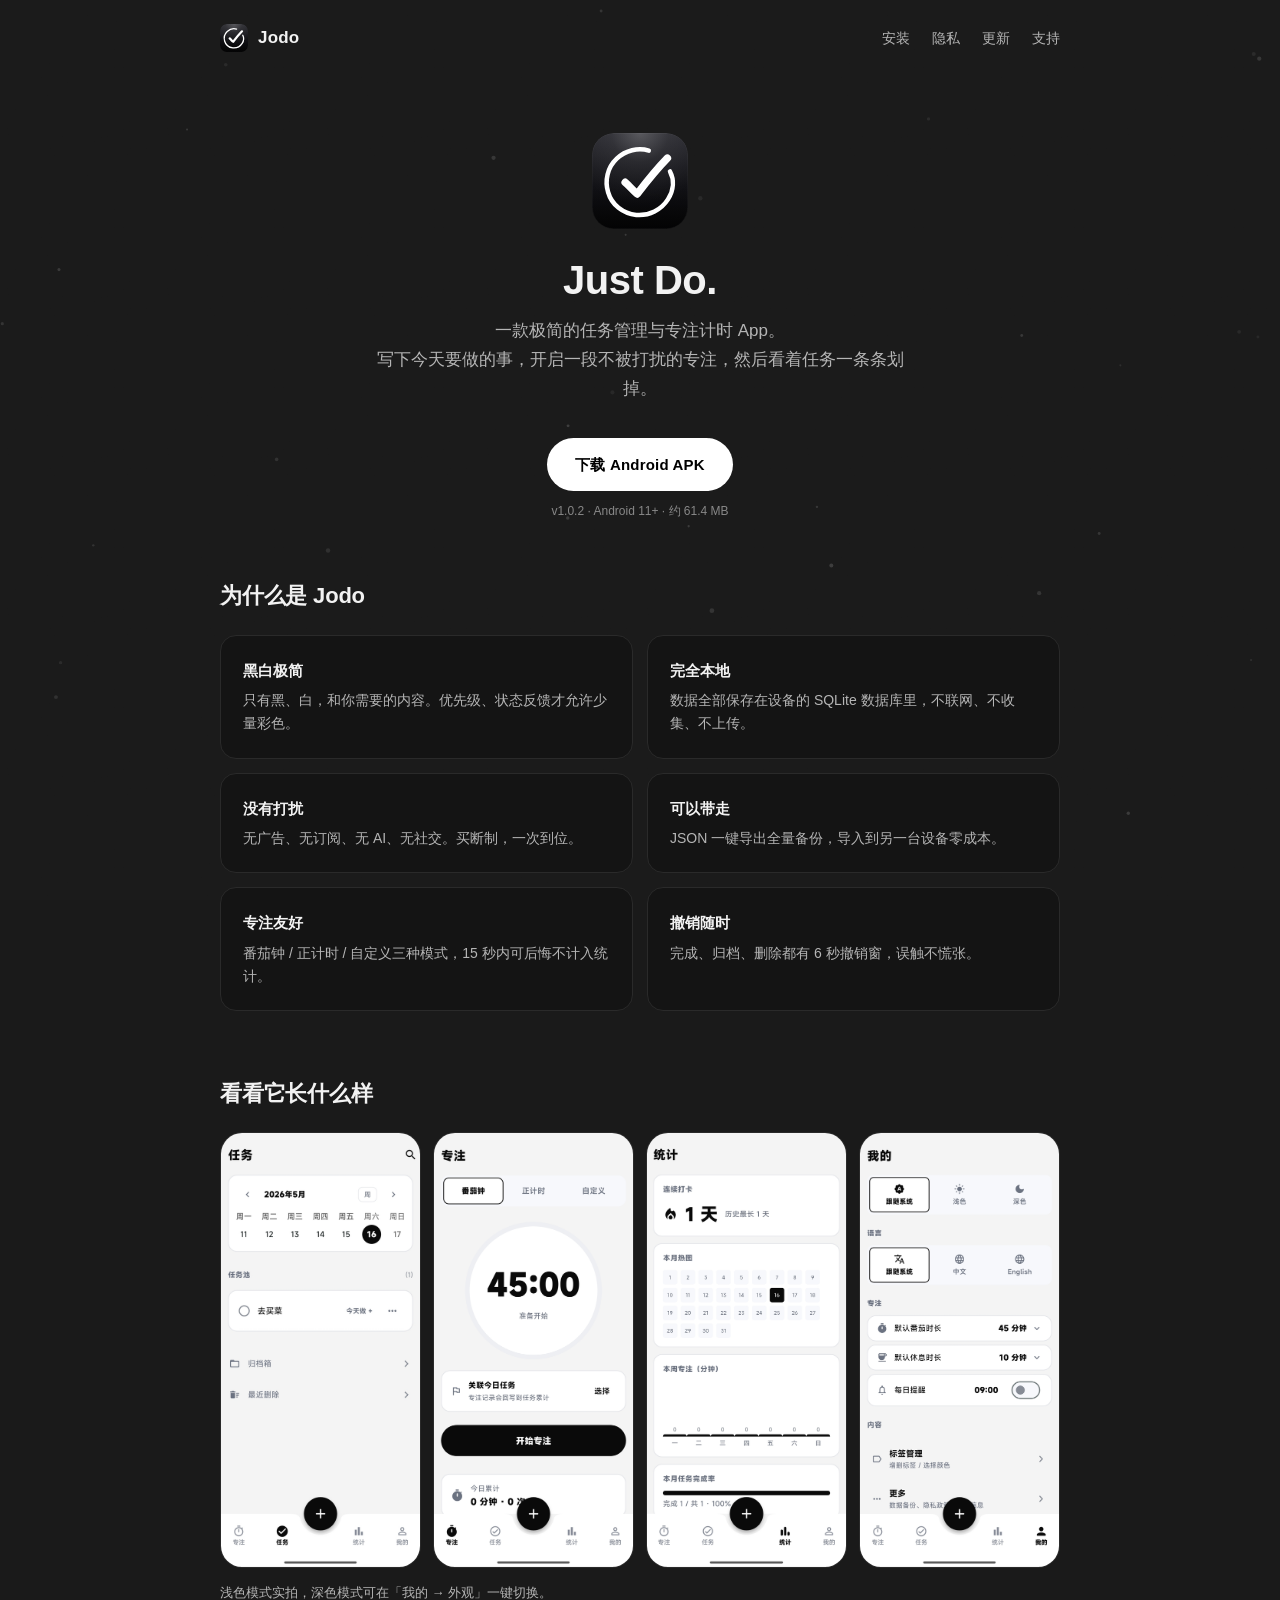
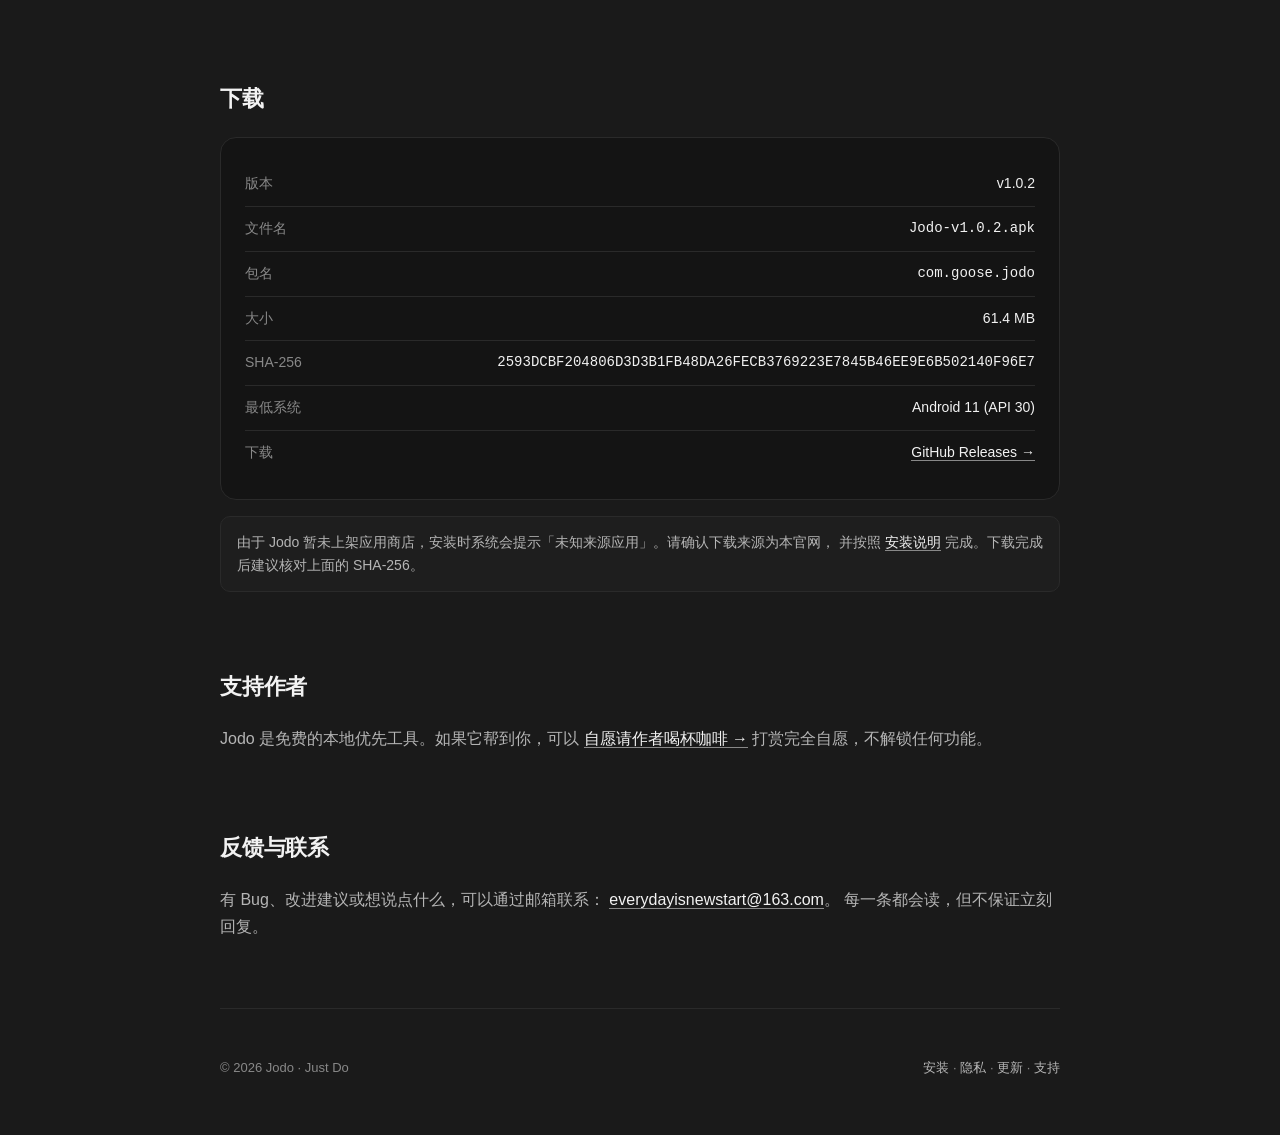
==== commit 987923c4: "release: v1.0.2" ====
--- a/index.html
+++ b/index.html
@@ -44,8 +44,8 @@
           写下今天要做的事，开启一段不被打扰的专注，然后看着任务一条条划掉。
         </p>
         <div class="hero-actions">
-          <a class="btn" data-fx-magnetic href="https://github.com/vulcanen/jodo-site/releases/download/v1.0.1/Jodo-v1.0.1.apk" download>下载 Android APK</a>
-          <span class="btn-meta">v1.0.1 · Android 11+ · 约 61.3 MB</span>
+          <a class="btn" data-fx-magnetic href="https://github.com/vulcanen/jodo-site/releases/download/v1.0.2/Jodo-v1.0.2.apk" download>下载 Android APK</a>
+          <span class="btn-meta">v1.0.2 · Android 11+ · 约 61.4 MB</span>
         </div>
       </header>
 
@@ -105,11 +105,11 @@
         <div class="dl-card">
           <div class="dl-card-row">
             <span class="k">版本</span>
-            <span class="v plain">v1.0.1</span>
+            <span class="v plain">v1.0.2</span>
           </div>
           <div class="dl-card-row">
             <span class="k">文件名</span>
-            <span class="v">Jodo-v1.0.1.apk</span>
+            <span class="v">Jodo-v1.0.2.apk</span>
           </div>
           <div class="dl-card-row">
             <span class="k">包名</span>
@@ -117,11 +117,11 @@
           </div>
           <div class="dl-card-row">
             <span class="k">大小</span>
-            <span class="v plain">61.3 MB</span>
+            <span class="v plain">61.4 MB</span>
           </div>
           <div class="dl-card-row">
             <span class="k">SHA-256</span>
-            <span class="v">2F9D27784B5EFAD48A9DADAC8049BDDAFD2132B17DFD5FDC4F5B1D4082FD6DFF</span>
+            <span class="v">2593DCBF204806D3D3B1FB48DA26FECB3769223E7845B46EE9E6B502140F96E7</span>
           </div>
           <div class="dl-card-row">
             <span class="k">最低系统</span>
@@ -130,7 +130,7 @@
           <div class="dl-card-row">
             <span class="k">下载</span>
             <span class="v plain">
-              <a href="https://github.com/vulcanen/jodo-site/releases/download/v1.0.1/Jodo-v1.0.1.apk" download>GitHub Releases →</a>
+              <a href="https://github.com/vulcanen/jodo-site/releases/download/v1.0.2/Jodo-v1.0.2.apk" download>GitHub Releases →</a>
             </span>
           </div>
         </div>
--- a/assets/styles.css
+++ b/assets/styles.css
@@ -218,6 +218,9 @@
 .nav-links a {
   border-bottom: 0;
   color: var(--text-soft);
+  /* 移动端 Safari / Chrome 会给链接附加默认蓝色 tap highlight，
+     在黑白极简导航里会瞬间闪成一个浅蓝方块；这里只保留我们自己的文字反馈。 */
+  -webkit-tap-highlight-color: transparent;
   /* 用 underline 而不是 border-bottom 标记 active：避免选中态切换时
      1px 边框带来的纵向位移；text-underline-offset 让下划线离基线远一些。 */
   text-decoration: underline solid transparent;
@@ -227,6 +230,10 @@
 }
 
 .nav-links a:hover {
+  color: var(--accent);
+}
+
+.nav-links a:active {
   color: var(--accent);
 }
 
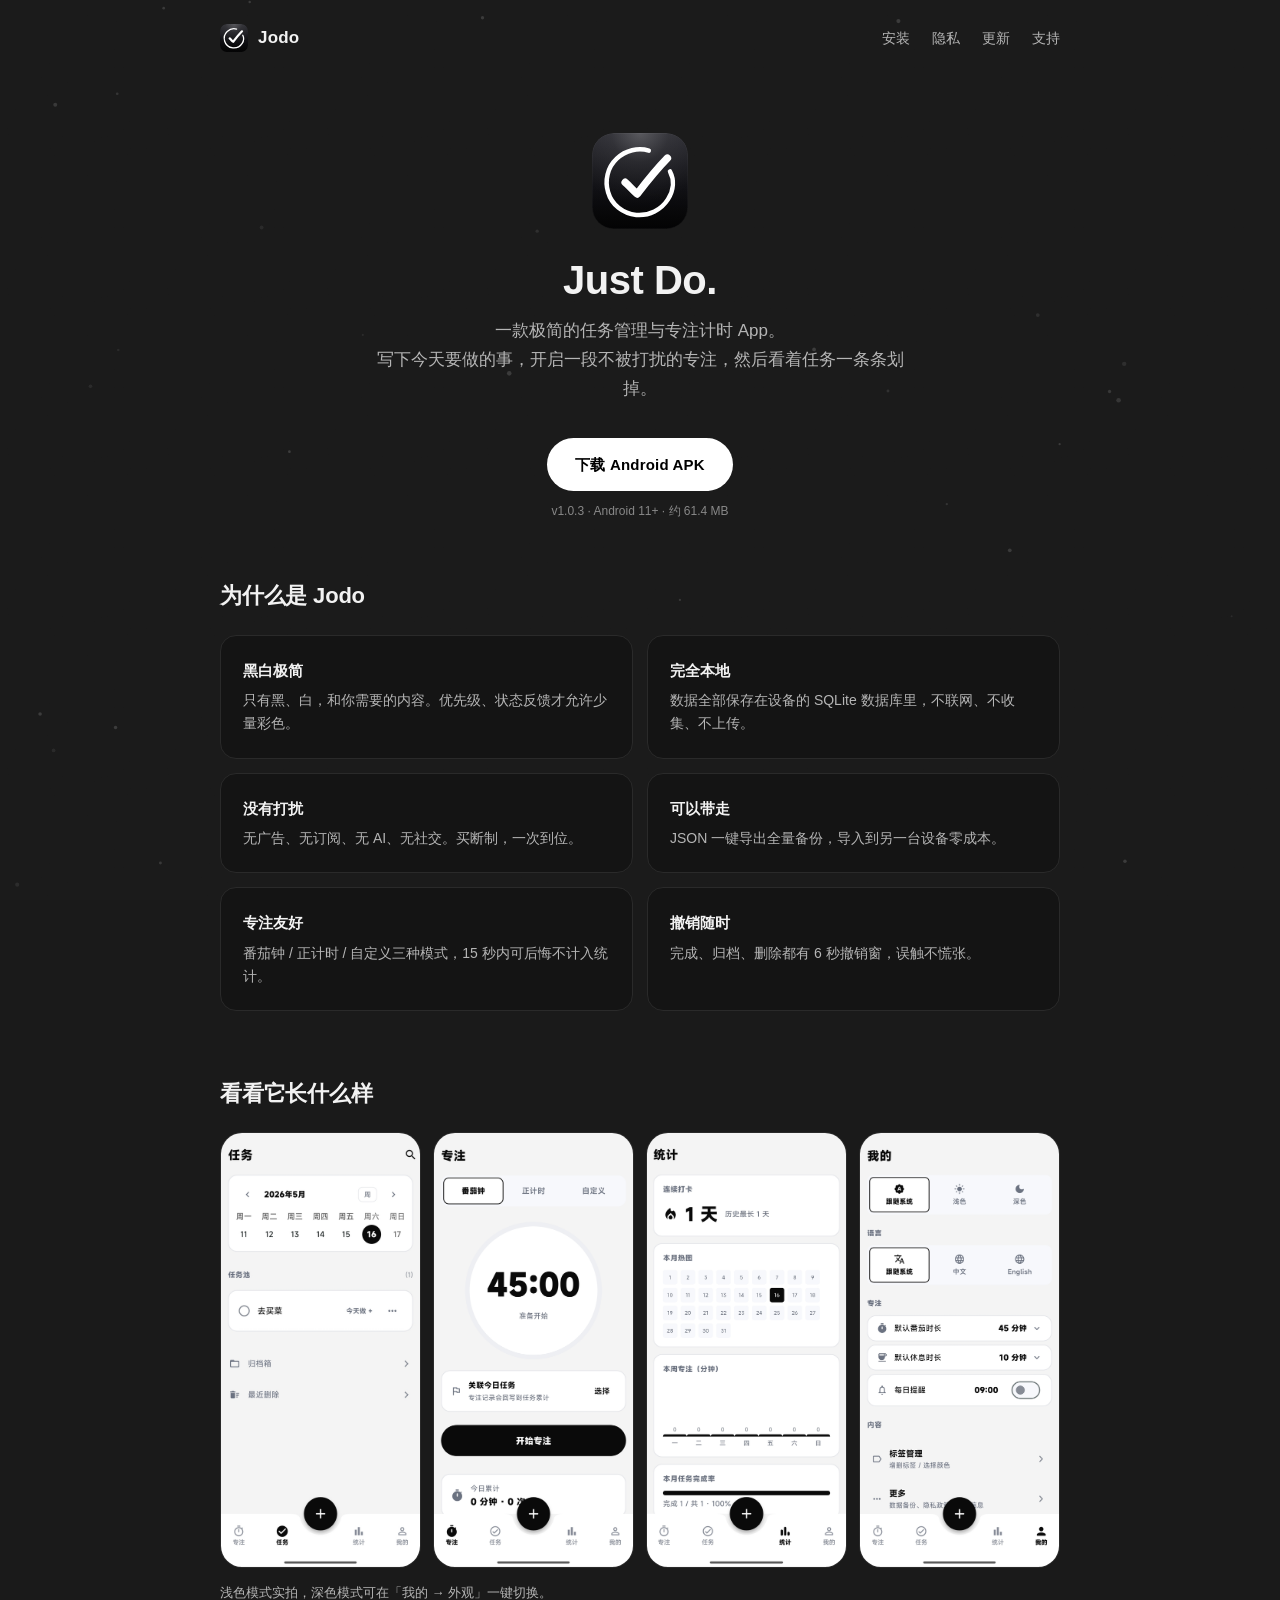
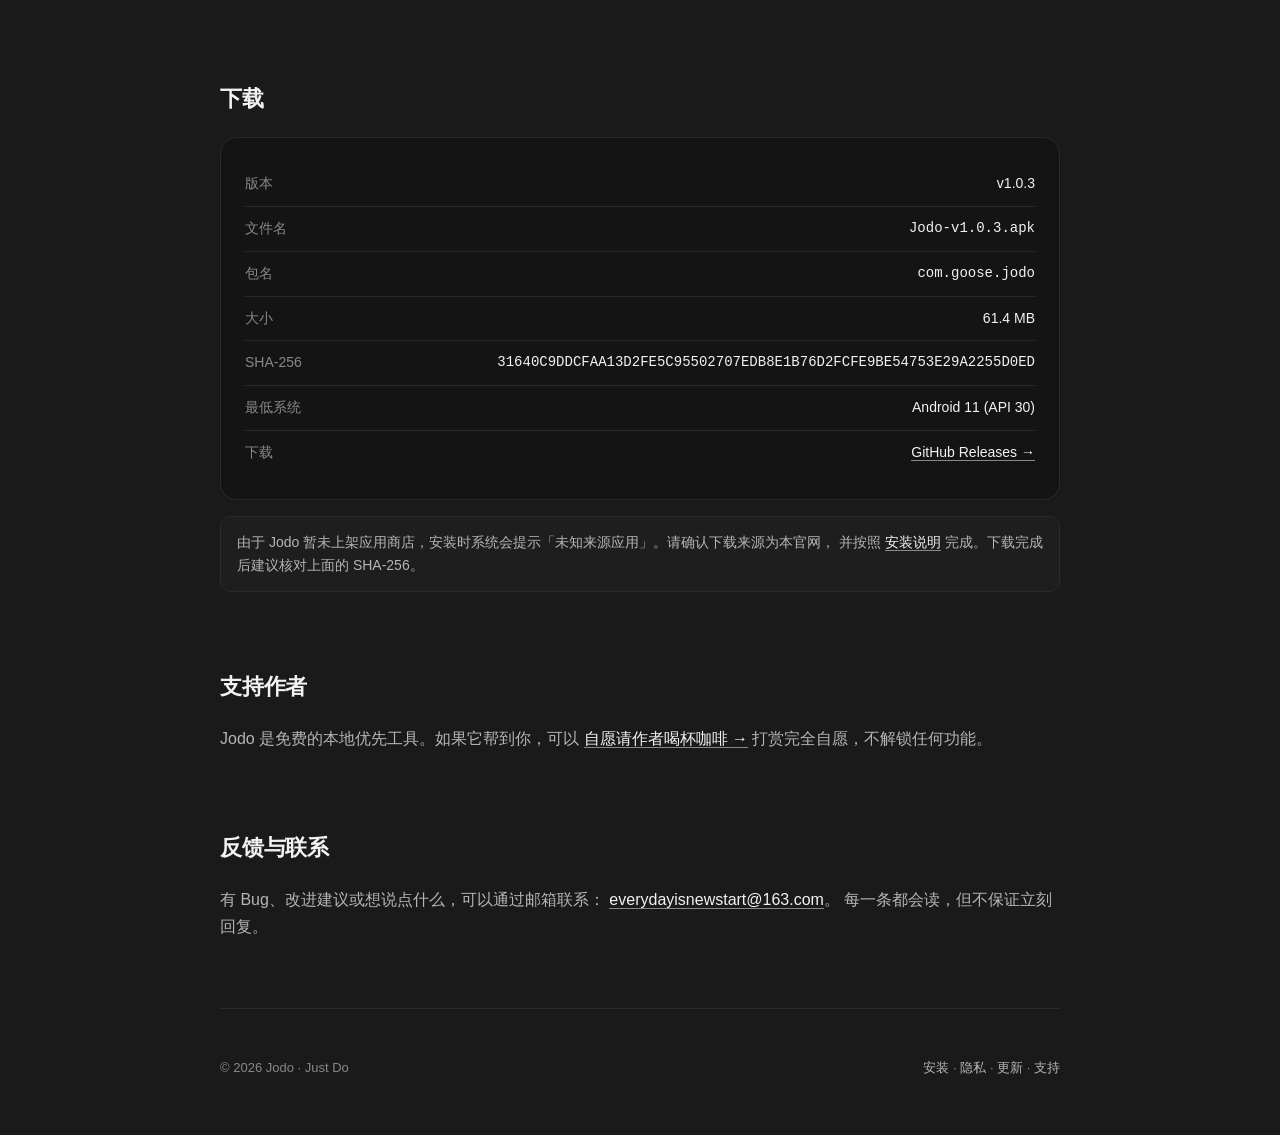
==== commit 55276013: "release: v1.0.3" ====
--- a/index.html
+++ b/index.html
@@ -44,8 +44,8 @@
           写下今天要做的事，开启一段不被打扰的专注，然后看着任务一条条划掉。
         </p>
         <div class="hero-actions">
-          <a class="btn" data-fx-magnetic href="https://github.com/vulcanen/jodo-site/releases/download/v1.0.2/Jodo-v1.0.2.apk" download>下载 Android APK</a>
-          <span class="btn-meta">v1.0.2 · Android 11+ · 约 61.4 MB</span>
+          <a class="btn" data-fx-magnetic href="https://github.com/vulcanen/jodo-site/releases/download/v1.0.3/Jodo-v1.0.3.apk" download>下载 Android APK</a>
+          <span class="btn-meta">v1.0.3 · Android 11+ · 约 61.4 MB</span>
         </div>
       </header>
 
@@ -105,11 +105,11 @@
         <div class="dl-card">
           <div class="dl-card-row">
             <span class="k">版本</span>
-            <span class="v plain">v1.0.2</span>
+            <span class="v plain">v1.0.3</span>
           </div>
           <div class="dl-card-row">
             <span class="k">文件名</span>
-            <span class="v">Jodo-v1.0.2.apk</span>
+            <span class="v">Jodo-v1.0.3.apk</span>
           </div>
           <div class="dl-card-row">
             <span class="k">包名</span>
@@ -121,7 +121,7 @@
           </div>
           <div class="dl-card-row">
             <span class="k">SHA-256</span>
-            <span class="v">2593DCBF204806D3D3B1FB48DA26FECB3769223E7845B46EE9E6B502140F96E7</span>
+            <span class="v">31640C9DDCFAA13D2FE5C95502707EDB8E1B76D2FCFE9BE54753E29A2255D0ED</span>
           </div>
           <div class="dl-card-row">
             <span class="k">最低系统</span>
@@ -130,7 +130,7 @@
           <div class="dl-card-row">
             <span class="k">下载</span>
             <span class="v plain">
-              <a href="https://github.com/vulcanen/jodo-site/releases/download/v1.0.2/Jodo-v1.0.2.apk" download>GitHub Releases →</a>
+              <a href="https://github.com/vulcanen/jodo-site/releases/download/v1.0.3/Jodo-v1.0.3.apk" download>GitHub Releases →</a>
             </span>
           </div>
         </div>
--- a/assets/styles.css
+++ b/assets/styles.css
@@ -77,6 +77,15 @@
   text-rendering: optimizeLegibility;
 }
 
+/* iOS Safari / Android Chrome 默认会在可点元素按下时刷一层浅蓝高亮。
+   Jodo 官网是黑白极简风，统一关闭浏览器默认 tap highlight，
+   再由各组件自己的 hover / active / focus-visible 反馈接管。 */
+a,
+button,
+[role="button"] {
+  -webkit-tap-highlight-color: transparent;
+}
+
 /* ---------- FX 层（噪点 / 光标聚光 / 粒子 / 涟漪）---------- */
 
 /* 全站极淡噪点。给纯黑加"胶片颗粒感"，避免廉价感。
@@ -218,9 +227,6 @@
 .nav-links a {
   border-bottom: 0;
   color: var(--text-soft);
-  /* 移动端 Safari / Chrome 会给链接附加默认蓝色 tap highlight，
-     在黑白极简导航里会瞬间闪成一个浅蓝方块；这里只保留我们自己的文字反馈。 */
-  -webkit-tap-highlight-color: transparent;
   /* 用 underline 而不是 border-bottom 标记 active：避免选中态切换时
      1px 边框带来的纵向位移；text-underline-offset 让下划线离基线远一些。 */
   text-decoration: underline solid transparent;
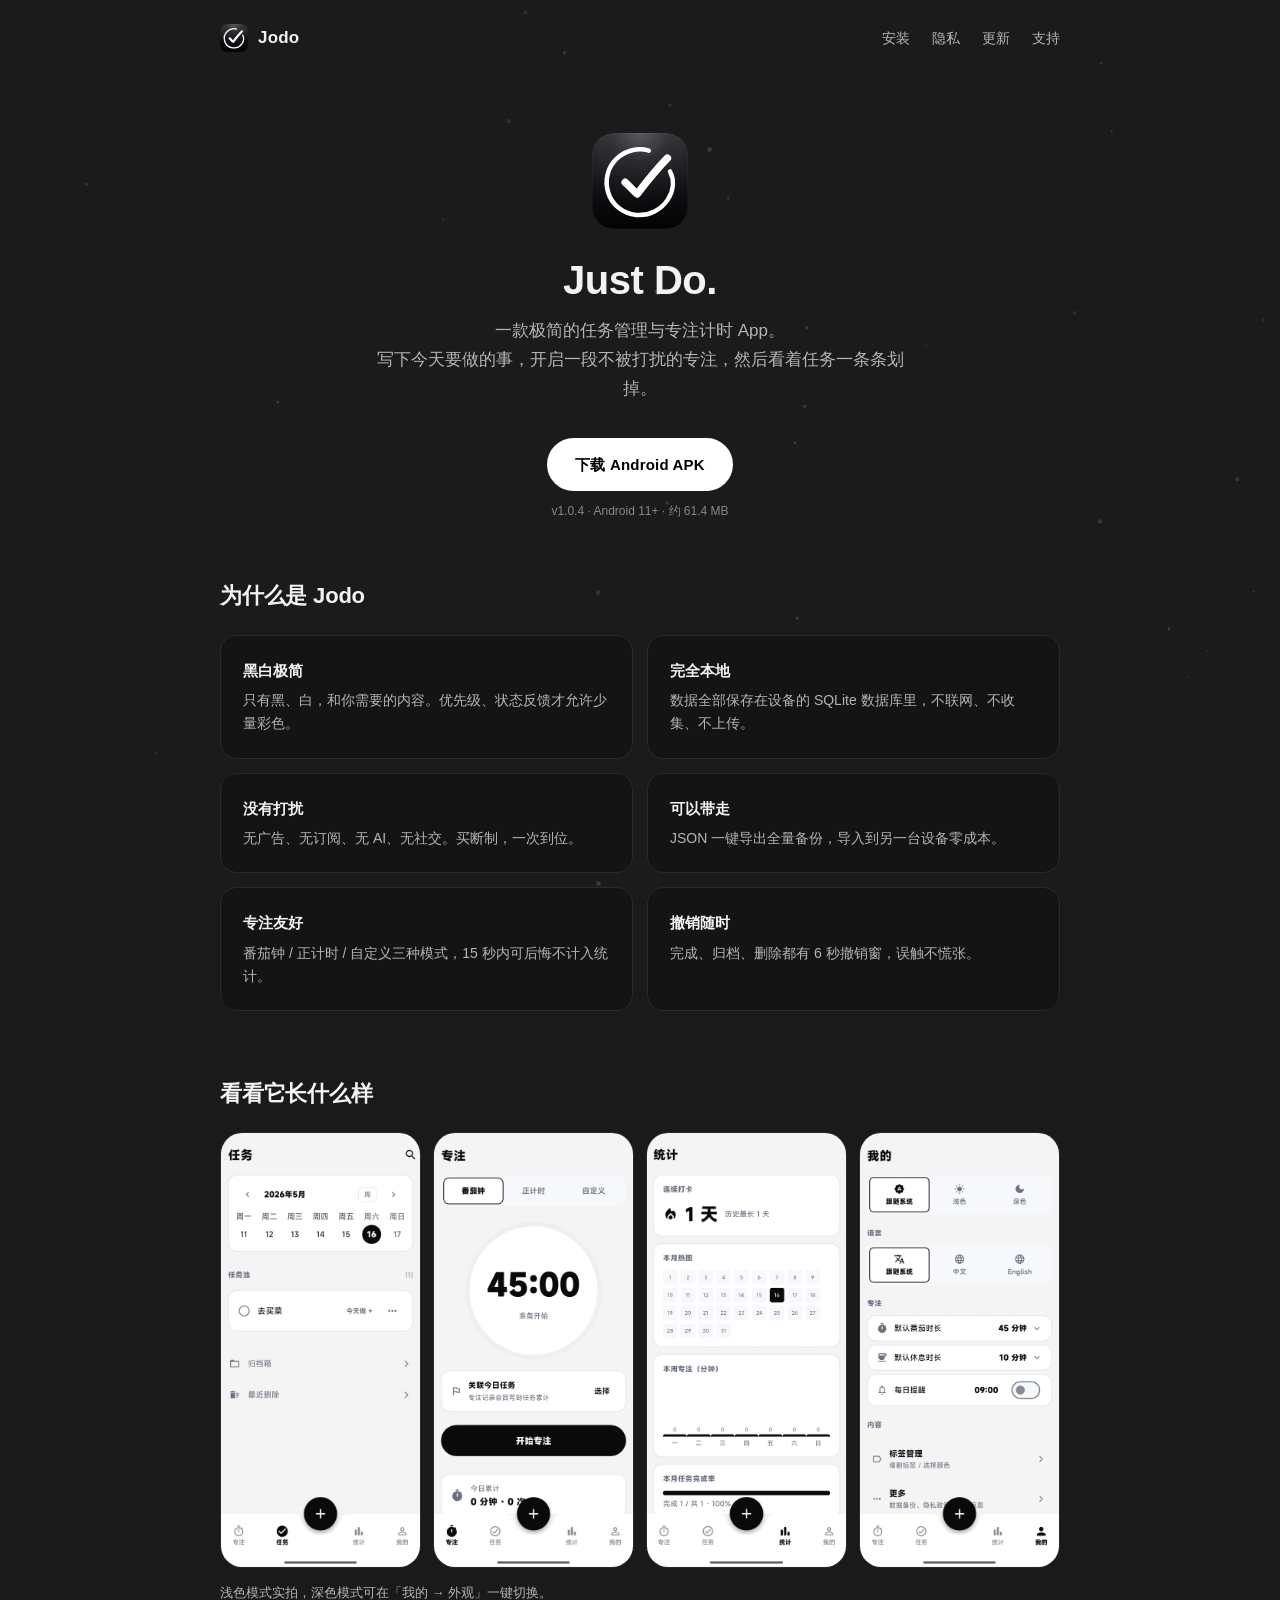
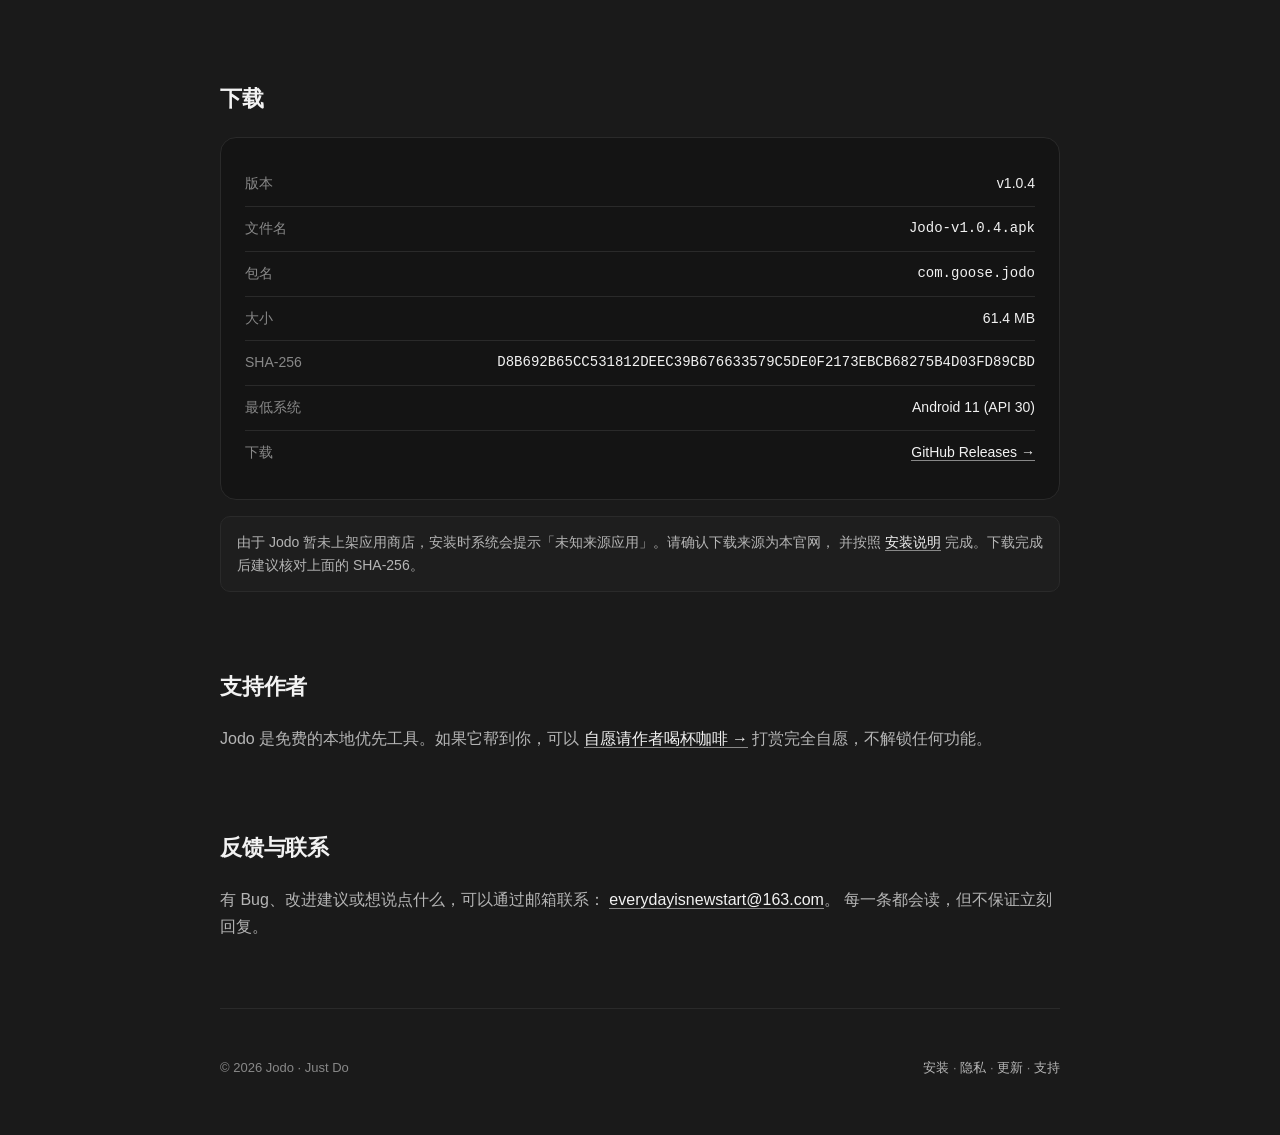
==== commit 2ee003a1: "release: v1.0.4" ====
--- a/index.html
+++ b/index.html
@@ -44,8 +44,8 @@
           写下今天要做的事，开启一段不被打扰的专注，然后看着任务一条条划掉。
         </p>
         <div class="hero-actions">
-          <a class="btn" data-fx-magnetic href="https://github.com/vulcanen/jodo-site/releases/download/v1.0.3/Jodo-v1.0.3.apk" download>下载 Android APK</a>
-          <span class="btn-meta">v1.0.3 · Android 11+ · 约 61.4 MB</span>
+          <a class="btn" data-fx-magnetic href="https://github.com/vulcanen/jodo-site/releases/download/v1.0.4/Jodo-v1.0.4.apk" download>下载 Android APK</a>
+          <span class="btn-meta">v1.0.4 · Android 11+ · 约 61.4 MB</span>
         </div>
       </header>
 
@@ -105,11 +105,11 @@
         <div class="dl-card">
           <div class="dl-card-row">
             <span class="k">版本</span>
-            <span class="v plain">v1.0.3</span>
+            <span class="v plain">v1.0.4</span>
           </div>
           <div class="dl-card-row">
             <span class="k">文件名</span>
-            <span class="v">Jodo-v1.0.3.apk</span>
+            <span class="v">Jodo-v1.0.4.apk</span>
           </div>
           <div class="dl-card-row">
             <span class="k">包名</span>
@@ -121,7 +121,7 @@
           </div>
           <div class="dl-card-row">
             <span class="k">SHA-256</span>
-            <span class="v">31640C9DDCFAA13D2FE5C95502707EDB8E1B76D2FCFE9BE54753E29A2255D0ED</span>
+            <span class="v">D8B692B65CC531812DEEC39B676633579C5DE0F2173EBCB68275B4D03FD89CBD</span>
           </div>
           <div class="dl-card-row">
             <span class="k">最低系统</span>
@@ -130,7 +130,7 @@
           <div class="dl-card-row">
             <span class="k">下载</span>
             <span class="v plain">
-              <a href="https://github.com/vulcanen/jodo-site/releases/download/v1.0.3/Jodo-v1.0.3.apk" download>GitHub Releases →</a>
+              <a href="https://github.com/vulcanen/jodo-site/releases/download/v1.0.4/Jodo-v1.0.4.apk" download>GitHub Releases →</a>
             </span>
           </div>
         </div>
